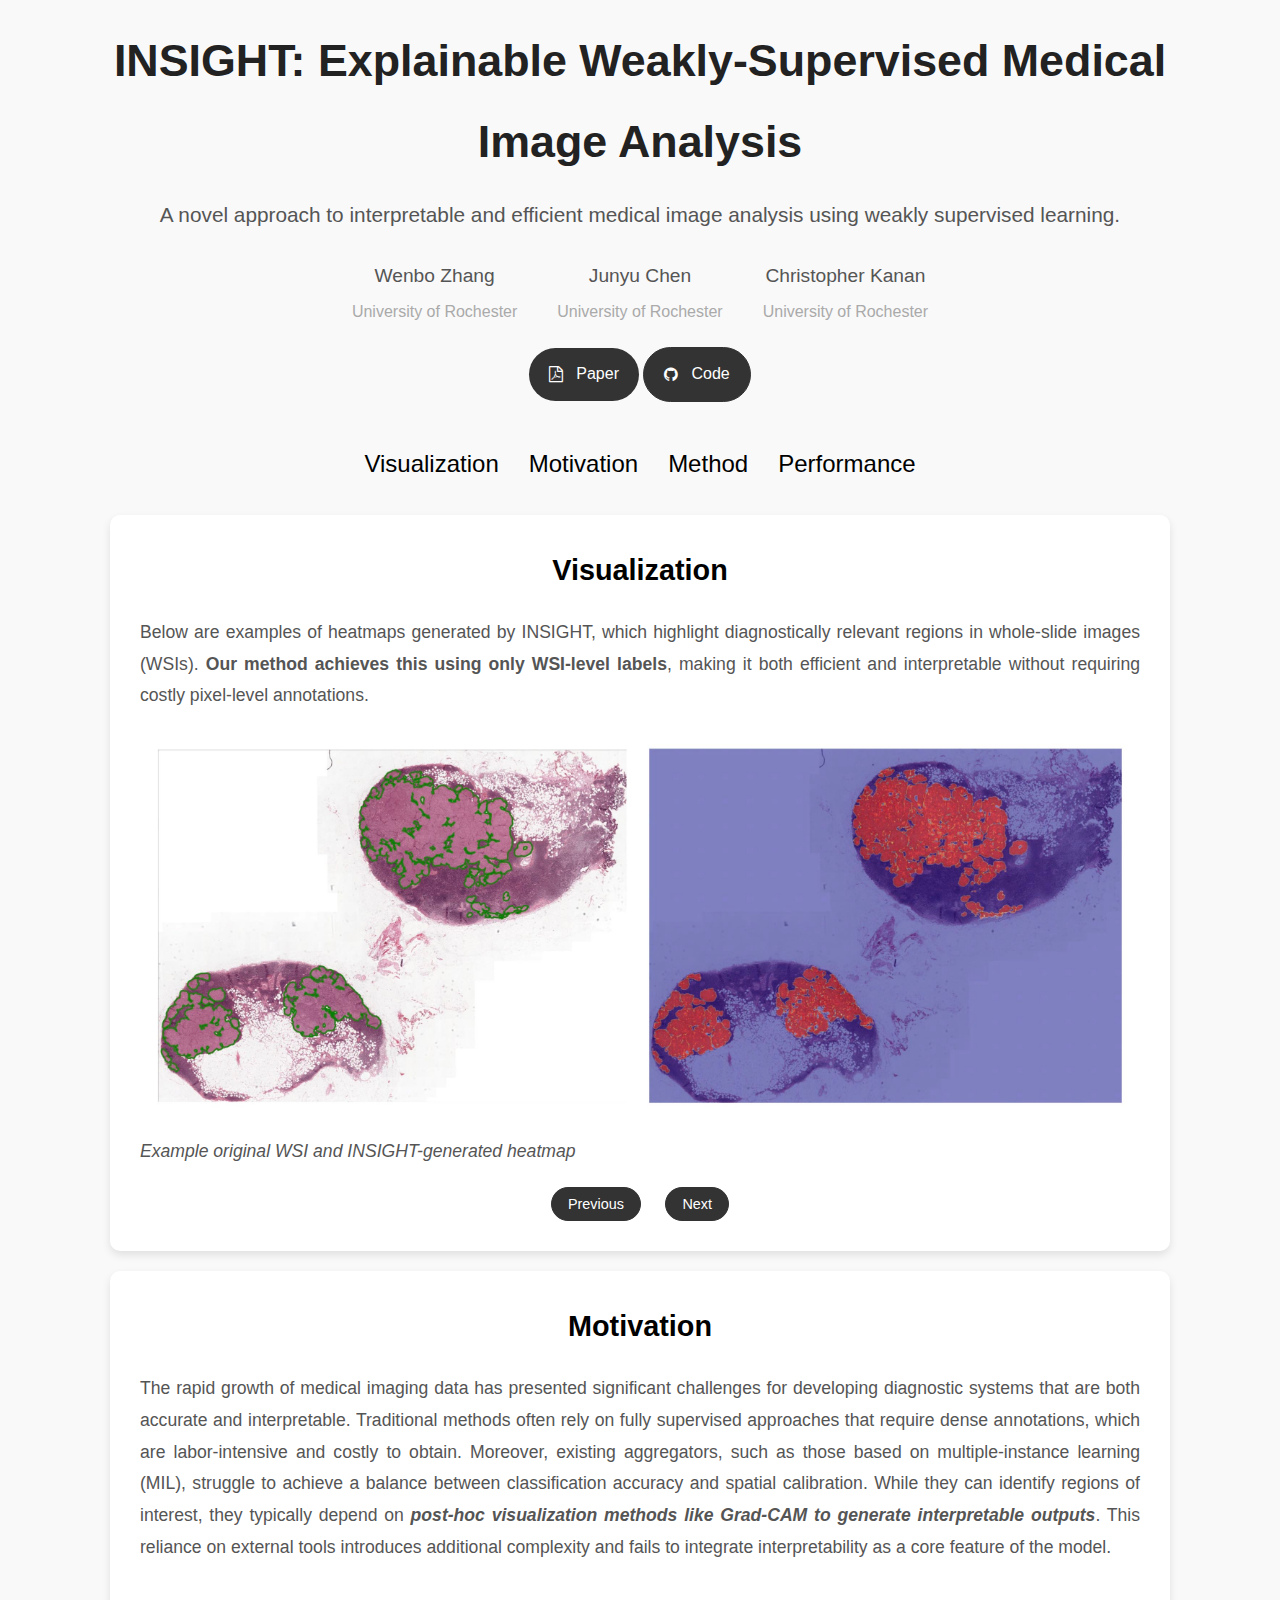
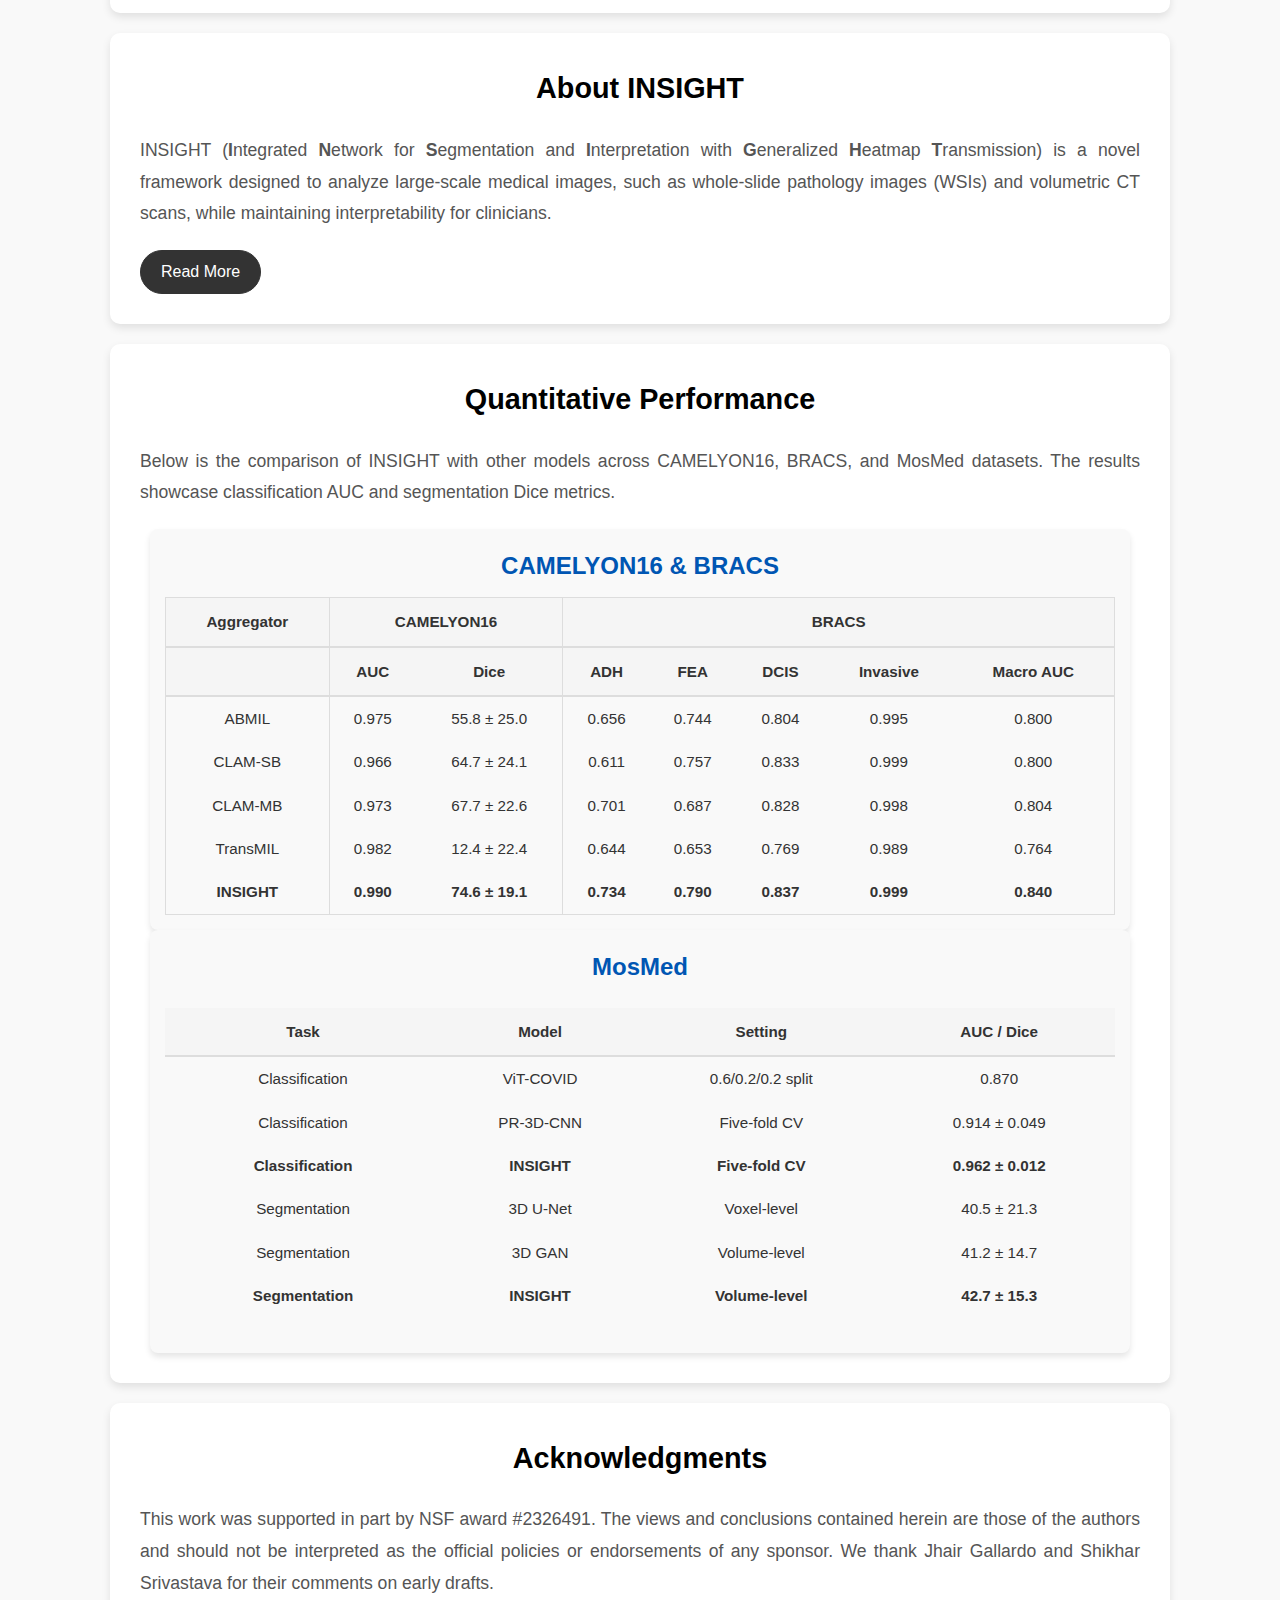
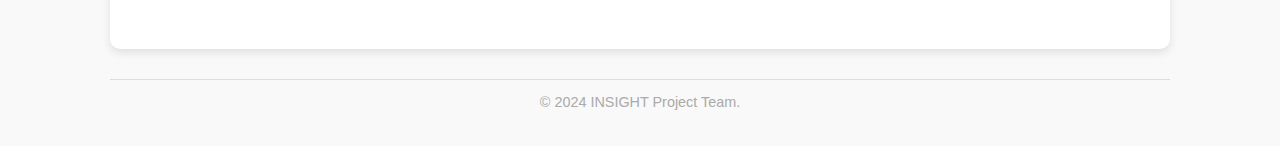
==== index.html @ e5cfdcc9 "Add files via upload" ====
<!DOCTYPE html>
<html lang="en">
<head>
    <meta charset="UTF-8">
    <meta name="viewport" content="width=device-width, initial-scale=1.0">
    <title>INSIGHT: Explainable Weakly-Supervised Medical Image Analysis</title>
    <link rel="stylesheet" href="static/style.css">
    <link href="https://cdnjs.cloudflare.com/ajax/libs/font-awesome/4.7.0/css/font-awesome.min.css" rel="stylesheet">

</head>
<body>
    <div class="container">
        <!-- Header Section -->
        <header>
            <div class="header-content">
                <h1>INSIGHT: Explainable Weakly-Supervised Medical Image Analysis</h1>
                <p class="subtitle">
                    A novel approach to interpretable and efficient medical image analysis using weakly supervised learning.
                </p>
                <div class="authors">
                    <div class="author">
                        <p class="name">Wenbo Zhang</p>
                        <p class="institution">University of Rochester</p>
                    </div>
                    <div class="author">
                        <p class="name">Junyu Chen</p>
                        <p class="institution">University of Rochester</p>
                    </div>
                    <div class="author">
                        <p class="name">Christopher Kanan</p>
                        <p class="institution">University of Rochester</p>
                    </div>
                </div>
                <div class="button-group">
                    <a href="path/to/your/paper.pdf" class="btn primary-btn" target="_blank">
                        <i class="fa fa-file-pdf-o"></i> Paper
                    </a>
                    <a href="https://github.com/Zhangdylan83/Insight" class="btn secondary-btn" target="_blank">
                        <i class="fa fa-github"></i> Code
                    </a>
                </div>
                
            </div>
        </header>
        
        

        <!-- Navigation Links -->
        <nav>
            <ul class="navigation">
                <li><a href="#visualization">Visualization</a></li>
                <li><a href="#motivation">Motivation</a></li>
                <li><a href="#about">Method</a></li>
                <li><a href="#performance">Performance</a></li>
                
                
            </ul>
        </nav>

        <!-- Visualization Section -->
       
        <div id="visualization" class="section">
            <h2>Visualization</h2>
            <p>
                Below are examples of heatmaps generated by INSIGHT, which highlight diagnostically relevant regions in whole-slide images (WSIs).
                <strong>Our method achieves this using only WSI-level labels</strong>, making it both efficient and interpretable without requiring costly pixel-level annotations.
            </p>
            <div class="carousel">
                <div class="image-wrapper" style="display: block;">
                    <img src="imgs/original.png" alt="Original Image" class="carousel-img" />
                </div>
                <div class="image-wrapper" style="display: none;">
                    <img src="imgs/yellow_box.png" alt="Yellow Box Zoom" class="carousel-img" />
                </div>
                <div class="image-wrapper" style="display: none;">
                    <img src="imgs/zoomed_in.png" alt="Zoomed Heatmap" class="carousel-img" />
                </div>
                <div class="image-wrapper" style="display: none;">
                    <img src="imgs/test_001_zoom.png" alt="Fine-Grained Heatmap" class="carousel-img" />
                </div>
            </div>
            <div class="caption">
                <p id="carousel-caption">Example WSI heatmap</p>
            </div>
            <div class="carousel-controls">
                <button id="prev-btn" class="btn secondary-btn">Previous</button>
                <button id="next-btn" class="btn secondary-btn">Next</button>
            </div>
        </div>
        
        

               

        <!-- Motivation Section -->
        <section id="motivation" class="section">
            <h2>Motivation</h2>
            <p id="motivation-text">
                The rapid growth of medical imaging data has presented significant challenges for developing diagnostic systems that are both accurate and interpretable.
                Traditional methods often rely on fully supervised approaches that require dense annotations, which are labor-intensive and costly to obtain.
                Moreover, existing aggregators, such as those based on multiple-instance learning (MIL), struggle to achieve a balance between classification accuracy and spatial calibration.
                While they can identify regions of interest, they typically depend on <em><strong>post-hoc visualization methods like Grad-CAM to generate interpretable outputs</strong></em>.
                This reliance on external tools introduces additional complexity and fails to integrate interpretability as a core feature of the model.
            </p>
        </section>


        <section id="about" class="section">
            <h2>About INSIGHT</h2>
            <p id="insight-text">
                INSIGHT (<strong>I</strong>ntegrated <strong>N</strong>etwork for <strong>S</strong>egmentation and <strong>I</strong>nterpretation with <strong>G</strong>eneralized <strong>H</strong>eatmap <strong>T</strong>ransmission) is a novel framework designed to analyze large-scale medical images, such as whole-slide pathology images (WSIs) and volumetric CT scans, while maintaining interpretability for clinicians. 
                <span id="more-text" style="display: none;">
                    It addresses the limitations of traditional methods by <em><strong>embedding interpretability directly into its architecture, eliminating the need for post-hoc visualization tools like Grad-CAM.</strong></em>
                    INSIGHT combines fine-grained local feature detection with broader contextual awareness through two key modules: 
                    the </em><strong>Detection Module</em></strong>, which captures small, diagnostically critical details, 
                    and the </em><strong>Context Module</em></strong>, which suppresses irrelevant activations by incorporating global contextual information. 
                    This design enables INSIGHT to generate heatmaps that closely align with ground-truth diagnostic regions, offering both accuracy and transparency. 
                    By requiring only image-level labels, INSIGHT significantly reduces the annotation burden while delivering state-of-the-art classification and weakly supervised segmentation performance.
                </span>
            </p>
            <button id="read-more-btn" class="btn secondary-btn">Read More</button>
        </section>

        
        
        <section id="performance" class="section">
            <h2>Quantitative Performance</h2>
            <p>
                Below is the comparison of INSIGHT with other models across CAMELYON16, BRACS, and MosMed datasets. The results showcase classification AUC and segmentation Dice metrics.
            </p>
            <div class="dataset">
                <h3>CAMELYON16 & BRACS</h3>
                <table style="width: 100%; border-collapse: collapse; text-align: center; font-size: 0.95em; border: 1px solid #ddd;">
                    <thead>
                        <tr style="background-color: #f5f5f5; border-bottom: 2px solid #ddd;">
                            <th style="padding: 10px;">Aggregator</th>
                            <th colspan="2" style="padding: 10px; border-left: 1px solid #ddd;">CAMELYON16</th>
                            <th colspan="5" style="padding: 10px; border-left: 1px solid #ddd;">BRACS</th>
                        </tr>
                        <tr style="background-color: #f5f5f5; border-bottom: 2px solid #ddd;">
                            <th style="padding: 10px;"></th>
                            <th style="padding: 10px; border-left: 1px solid #ddd;">AUC</th>
                            <th style="padding: 10px;">Dice</th>
                            <th style="padding: 10px; border-left: 1px solid #ddd;">ADH</th>
                            <th style="padding: 10px;">FEA</th>
                            <th style="padding: 10px;">DCIS</th>
                            <th style="padding: 10px;">Invasive</th>
                            <th style="padding: 10px;">Macro AUC</th>
                        </tr>
                    </thead>
                    <tbody>
                        <tr>
                            <td style="padding: 8px;">ABMIL</td>
                            <td style="padding: 8px; border-left: 1px solid #ddd;">0.975</td>
                            <td style="padding: 8px;">55.8 ± 25.0</td>
                            <td style="padding: 8px; border-left: 1px solid #ddd;">0.656</td>
                            <td style="padding: 8px;">0.744</td>
                            <td style="padding: 8px;">0.804</td>
                            <td style="padding: 8px;">0.995</td>
                            <td style="padding: 8px;">0.800</td>
                        </tr>
                        <tr style="background-color: #f9f9f9;">
                            <td style="padding: 8px;">CLAM-SB</td>
                            <td style="padding: 8px; border-left: 1px solid #ddd;">0.966</td>
                            <td style="padding: 8px;">64.7 ± 24.1</td>
                            <td style="padding: 8px; border-left: 1px solid #ddd;">0.611</td>
                            <td style="padding: 8px;">0.757</td>
                            <td style="padding: 8px;">0.833</td>
                            <td style="padding: 8px;">0.999</td>
                            <td style="padding: 8px;">0.800</td>
                        </tr>
                        <tr>
                            <td style="padding: 8px;">CLAM-MB</td>
                            <td style="padding: 8px; border-left: 1px solid #ddd;">0.973</td>
                            <td style="padding: 8px;">67.7 ± 22.6</td>
                            <td style="padding: 8px; border-left: 1px solid #ddd;">0.701</td>
                            <td style="padding: 8px;">0.687</td>
                            <td style="padding: 8px;">0.828</td>
                            <td style="padding: 8px;">0.998</td>
                            <td style="padding: 8px;">0.804</td>
                        </tr>
                        <tr style="background-color: #f9f9f9;">
                            <td style="padding: 8px;">TransMIL</td>
                            <td style="padding: 8px; border-left: 1px solid #ddd;">0.982</td>
                            <td style="padding: 8px;">12.4 ± 22.4</td>
                            <td style="padding: 8px; border-left: 1px solid #ddd;">0.644</td>
                            <td style="padding: 8px;">0.653</td>
                            <td style="padding: 8px;">0.769</td>
                            <td style="padding: 8px;">0.989</td>
                            <td style="padding: 8px;">0.764</td>
                        </tr>
                        <tr>
                            <td style="padding: 8px; font-weight: bold;">INSIGHT</td>
                            <td style="padding: 8px; border-left: 1px solid #ddd; font-weight: bold;">0.990</td>
                            <td style="padding: 8px; font-weight: bold;">74.6 ± 19.1</td>
                            <td style="padding: 8px; border-left: 1px solid #ddd; font-weight: bold;">0.734</td>
                            <td style="padding: 8px; font-weight: bold;">0.790</td>
                            <td style="padding: 8px; font-weight: bold;">0.837</td>
                            <td style="padding: 8px; font-weight: bold;">0.999</td>
                            <td style="padding: 8px; font-weight: bold;">0.840</td>
                        </tr>
                    </tbody>
                </table>
            </div>
            
            
            <!-- Table: MosMed -->
            <div class="dataset">
                <h3>MosMed</h3>
                <table style="width: 100%; border-collapse: collapse; margin: 20px 0; font-size: 0.95em; text-align: center;">
                    <thead>
                        <tr style="background-color: #f5f5f5; border-bottom: 2px solid #ddd;">
                            <th style="padding: 10px;">Task</th>
                            <th style="padding: 10px;">Model</th>
                            <th style="padding: 10px;">Setting</th>
                            <th style="padding: 10px;">AUC / Dice</th>
                        </tr>
                    </thead>
                    <tbody>
                        <tr>
                            <td style="padding: 8px;">Classification</td>
                            <td>ViT-COVID</td>
                            <td>0.6/0.2/0.2 split</td>
                            <td>0.870</td>
                        </tr>
                        <tr style="background-color: #f9f9f9;">
                            <td style="padding: 8px;">Classification</td>
                            <td>PR-3D-CNN</td>
                            <td>Five-fold CV</td>
                            <td>0.914 ± 0.049</td>
                        </tr>
                        <tr>
                            <td style="padding: 8px; font-weight: bold;">Classification</td>
                            <td style="font-weight: bold;">INSIGHT</td>
                            <td style="font-weight: bold;">Five-fold CV</td>
                            <td style="font-weight: bold;">0.962 ± 0.012</td>
                        </tr>
                        <tr style="background-color: #f9f9f9;">
                            <td style="padding: 8px;">Segmentation</td>
                            <td>3D U-Net</td>
                            <td>Voxel-level</td>
                            <td>40.5 ± 21.3</td>
                        </tr>
                        <tr>
                            <td style="padding: 8px;">Segmentation</td>
                            <td>3D GAN</td>
                            <td>Volume-level</td>
                            <td>41.2 ± 14.7</td>
                        </tr>
                        <tr style="background-color: #f9f9f9;">
                            <td style="padding: 8px; font-weight: bold;">Segmentation</td>
                            <td style="font-weight: bold;">INSIGHT</td>
                            <td style="font-weight: bold;">Volume-level</td>
                            <td style="font-weight: bold;">42.7 ± 15.3</td>
                        </tr>
                    </tbody>
                </table>
            </div>
        </section>
        
        
        

        <section id="acknowledgement" class="section">
            <h2>Acknowledgments</h2>
            <p>
                This work was supported in part by NSF award #2326491. The views and conclusions contained herein are those of the authors and should not be interpreted as the official policies or endorsements of any sponsor. We thank Jhair Gallardo and Shikhar Srivastava for their comments on early drafts.
            </p>
        </section>
        


        <!-- Footer Section -->
        <footer>
            <p>&copy; 2024 INSIGHT Project Team.</p>
        </footer>

        <!-- Back to Top Button -->
        <div id="back-to-top" class="back-to-top">↑ Back to Top</div>
    </div>

    <script src="static/scripts.js"></script>
</body>
</html>
---- static/style.css ----
/* General Reset */
* {
    margin: 0;
    padding: 0;
    box-sizing: border-box;
}

body {
    font-family: 'Helvetica Neue', Arial, sans-serif;
    color: #333;
    background-color: #f9f9f9;
    line-height: 1.8;
}

/* Container */
.container {
    max-width: 1100px;
    margin: 0 auto;
    padding: 20px;
}

/* Header */
header {
    text-align: center;
    margin-bottom: 40px;
}
/* Header Section */
.header-content {
    text-align: center;
    margin-bottom: 30px;
}

/* Authors Section */
.authors {
    display: flex; /* 水平排列作者信息 */
    justify-content: center; /* 居中显示 */
    gap: 40px; /* 每个作者之间的间距 */
    margin: 20px 0;
}

.author {
    text-align: center;
}

.name {
    font-size: 1.2em; 
    font-weight: normal; 
    margin-bottom: 5px;
    color: #555;
}

.institution {
    font-size: 1em; 
    color: #aaa; 
}

.header-content h1 {
    font-size: 2.8em;
    margin-bottom: 15px;
    font-weight: bold;
    color: #222;
}

.header-content .subtitle {
    font-size: 1.3em;
    color: #555;
    margin-bottom: 25px;
}

.button-group {
    margin-top: 20px;
}


.btn {
    display: inline-flex; 
    align-items: center; 
    justify-content: center; 
    gap: 8px; 
    text-decoration: none;
    padding: 12px 20px;
    font-size: 1em;
    font-weight: normal;
    border-radius: 50px; 
    transition: background-color 0.3s ease;
    border: none;
}

.primary-btn {
    background-color: #333;
    color: #fff;
}

.primary-btn:hover {
    background-color: #555;
}

.secondary-btn {
    background-color: #333;
    color: #fff;
    border: 1px solid #333;
}

.secondary-btn:hover {
    background-color: #555;
    border-color: #555;
}


.fa {
    font-size: 1.2em; /* 图标大小 */
    display: inline-block;
    margin-right: 5px;
}


/* Section Styles */
.section {
    background: white;
    border-radius: 10px;
    box-shadow: 0 4px 8px rgba(0, 0, 0, 0.1);
    margin: 20px 0;
    padding: 30px;
}

.section h2 {
    color: black;
    margin-bottom: 20px;
    font-size: 1.8em;
    font-weight: bold;
    text-align: center;
}

.section p {
    font-size: 1.1em;
    color: #555;
    margin-bottom: 20px;
    text-align: justify;
}


.carousel {
    position: relative;
    text-align: center;
    margin-top: 20px;
}
.image-wrapper {
    position: relative;
    display: inline-block;
}

.carousel-container {
    position: relative;
    text-align: center;
    margin-top: 10px;
    width: 100%;
}

.carousel-img {
    width: 100%;
    height: auto;
    object-fit: contain;
    margin: 0 auto;
    display: block;
    transition: opacity 0.5s ease-in-out, transform 0.5s ease-in-out;
}


.caption {
    margin-top: 15px;
    font-size: 16px;
    font-style: italic; /* Makes the text italic */
    font-family: Arial, sans-serif; /* Use a clean, sans-serif font */
    color: #666; /* Light gray color for the text */
    text-align: center; /* Center-align for better presentation */
}


.carousel-controls {
    text-align: center;
    margin-top: 10px;
}

.carousel-controls .btn {
    margin: 0 10px;
    padding: 8px 16px;
    font-size: 0.9em;
}



.navigation {
    display: flex;
    justify-content: center;
    margin: 30px 0;
    list-style: none;
}

.navigation li {
    margin: 0 15px;
}

.navigation a {
    text-decoration: none; 
    font-size: 1.5em;
    color: black;
    font-weight: normal; 

    position: relative; 
}

.navigation a::after {
    content: ''; 
    position: absolute;
    left: 0;
    bottom: -2px; 
    width: 0; 
    height: 2px; 
    background-color: black; 
    transition: width 0.3s ease; 
}

.navigation a:hover::after {
    width: 100%; 
}

.insight-performance {
    display: flex;
    justify-content: space-around;
    margin-top: 20px;
    gap: 30px;
}

.dataset {
    text-align: left;
    padding: 15px;
    background-color: #f9f9f9;
    border-radius: 8px;
    box-shadow: 0 4px 6px rgba(0, 0, 0, 0.1);
    flex: 1;
    margin: 0 10px;
}

.dataset h3 {
    font-size: 1.5em;
    margin-bottom: 10px;
    color: #0056b3;
    text-align: center;
}

.dataset ul {
    list-style: none;
    padding: 0;
    margin: 0;
    font-size: 1em;
}

.dataset li {
    margin: 8px 0;
    color: #333;
}

.dataset strong {
    font-weight: bold;
    color: #222;
}

.note {
    font-size: 0.9em;
    color: #666;
    margin-top: 10px;
    text-align: justify;
}


/* Footer */
footer {
    text-align: center;
    margin-top: 30px;
    padding: 10px 0;
    font-size: 0.9em;
    color: #aaa;
    border-top: 1px solid #ddd;
}

/* Back-to-Top Button */
.back-to-top {
    position: fixed;
    bottom: 20px;
    right: 20px;
    background-color: black;
    color: white;
    padding: 12px 16px;
    font-size: 14px;
    border-radius: 50%;
    cursor: pointer;
    display: none;
    box-shadow: 0 2px 4px rgba(0, 0, 0, 0.1);
}

.back-to-top:hover {
    background-color: #0056b3;
}
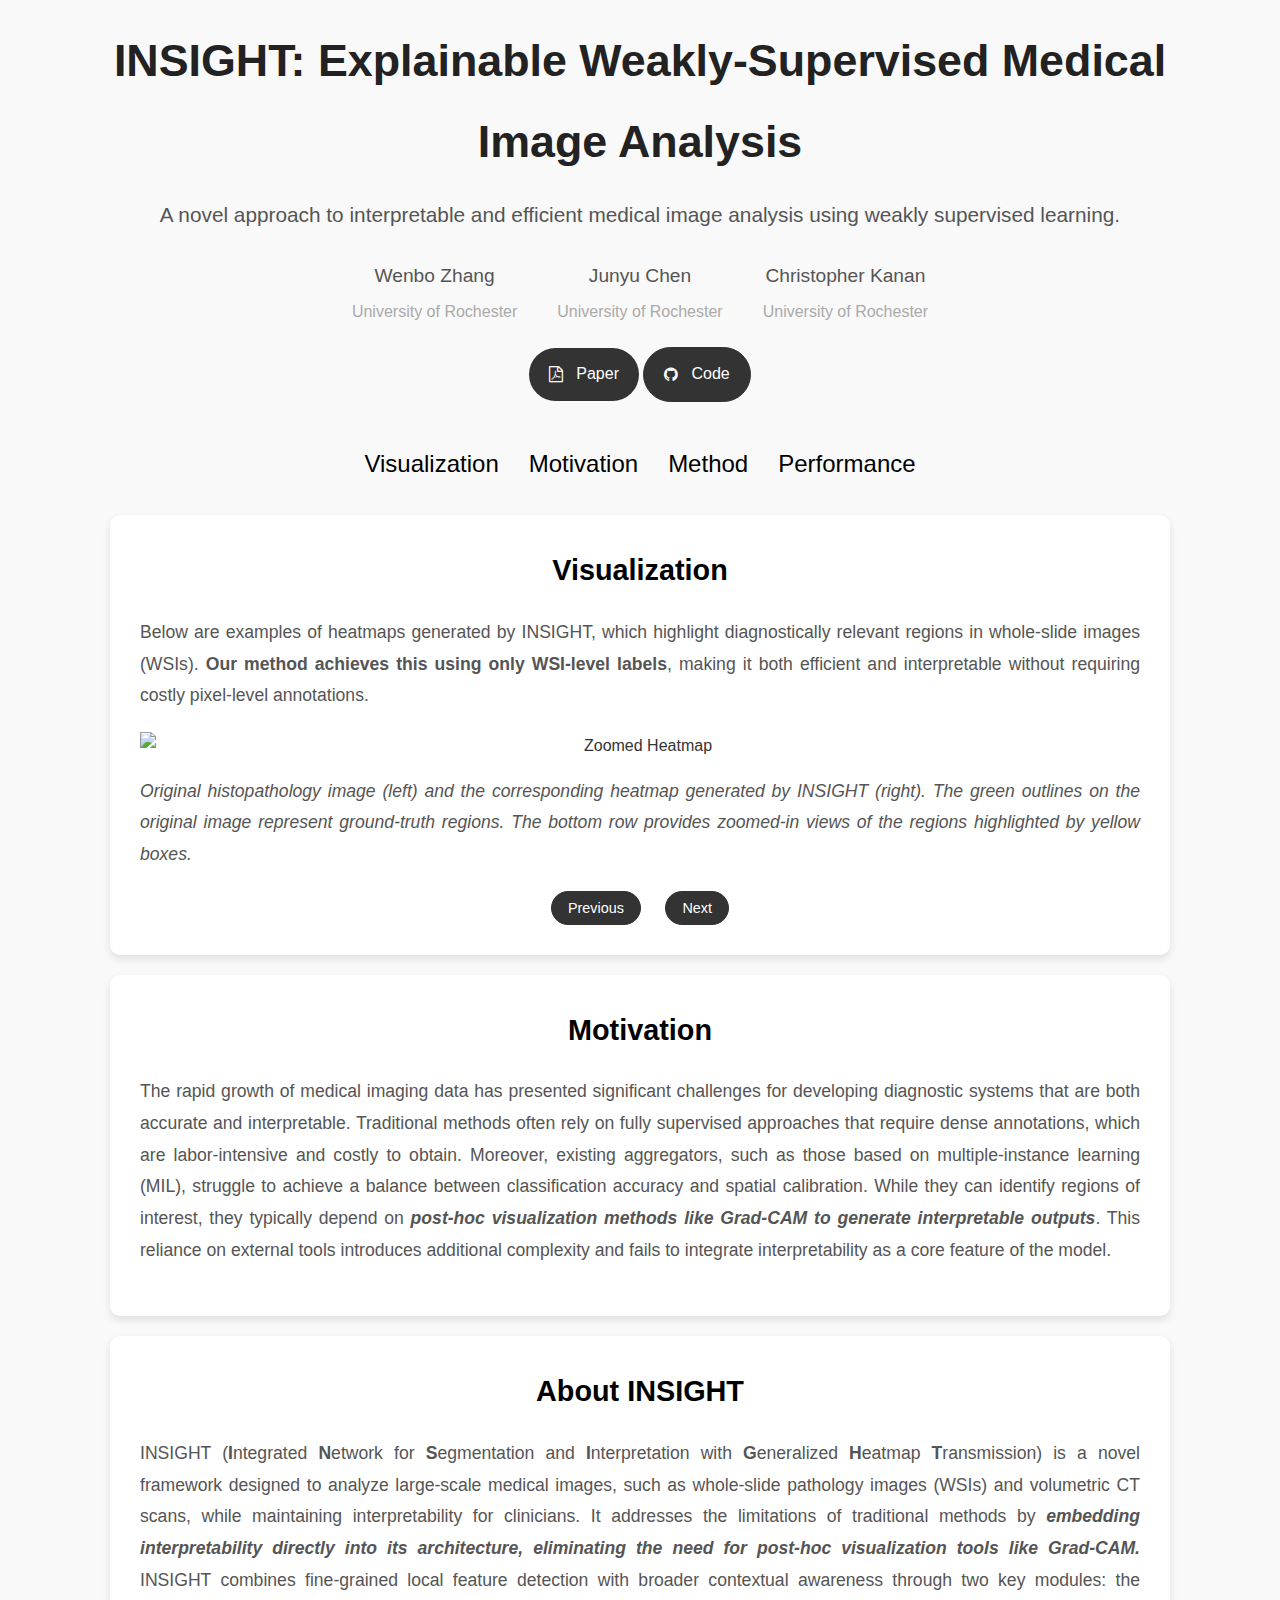
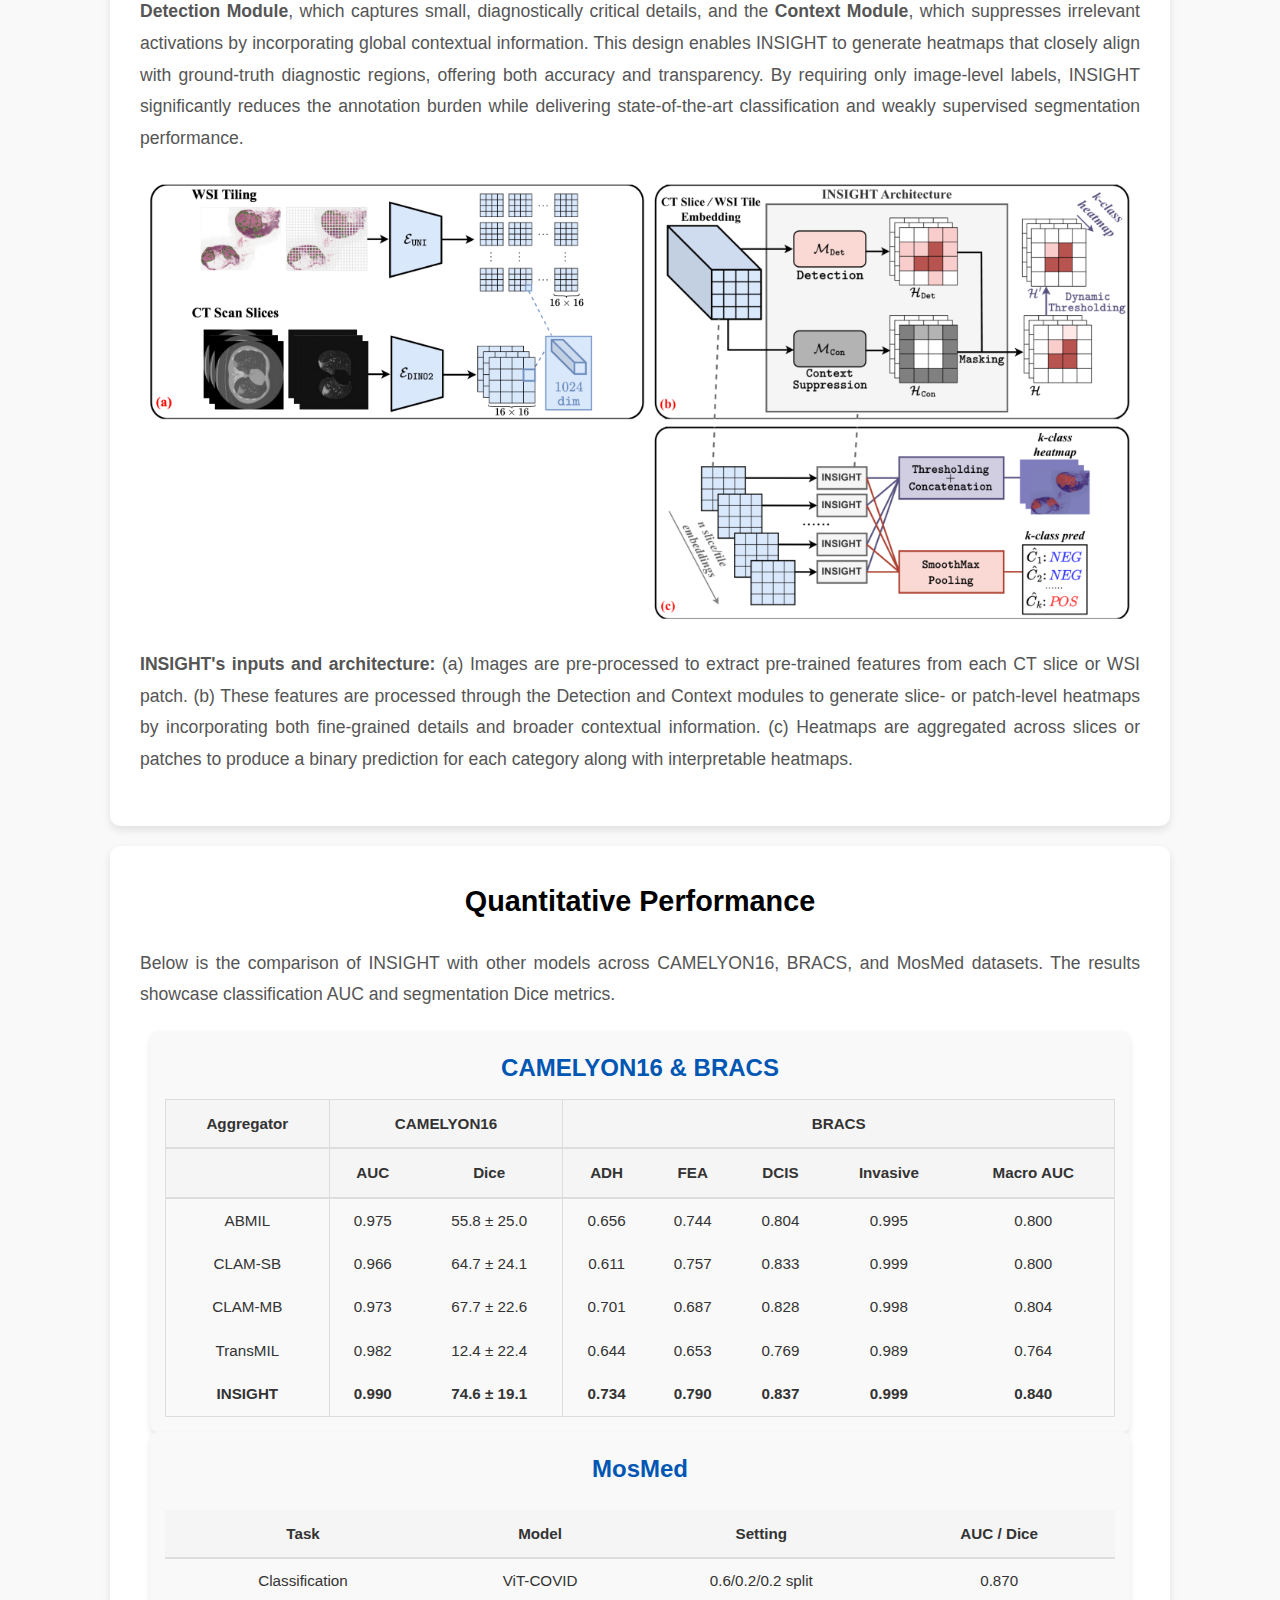
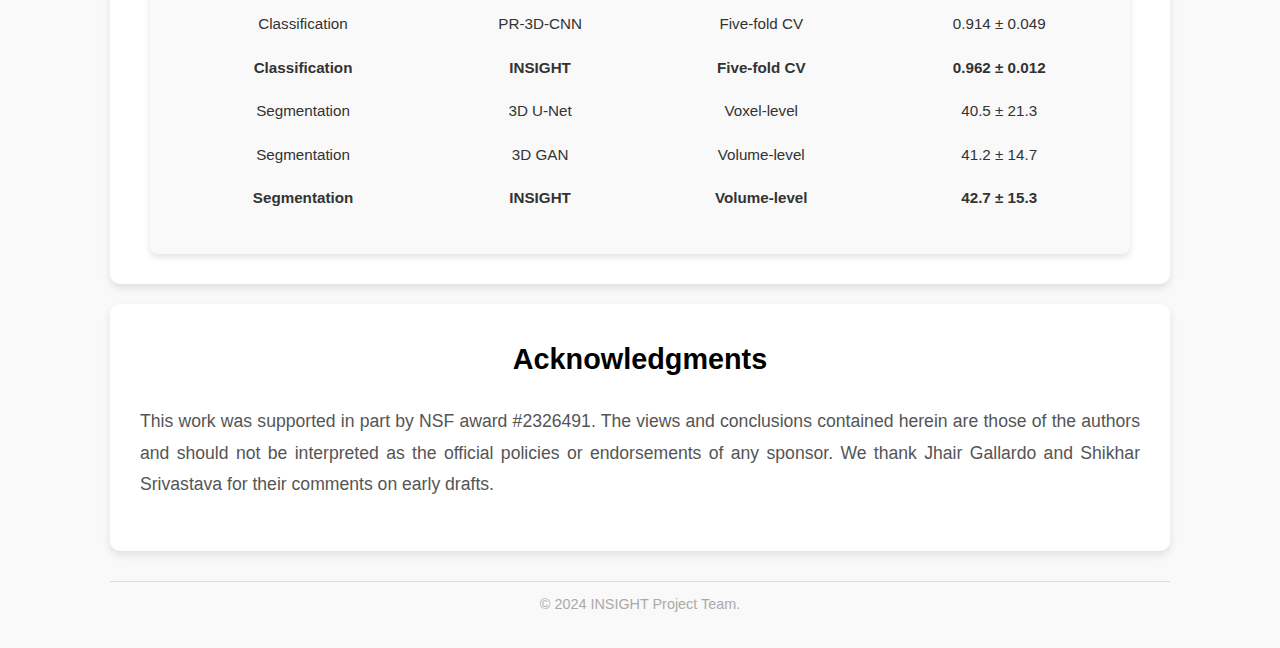
==== commit c6ecfdea: "Add files via upload" ====
--- a/index.html
+++ b/index.html
@@ -66,17 +66,14 @@
                 <strong>Our method achieves this using only WSI-level labels</strong>, making it both efficient and interpretable without requiring costly pixel-level annotations.
             </p>
             <div class="carousel">
+                <div class="image-wrapper" style="display: none;">
+                    <img src="imgs/test_001_zoom.png" alt="Zoomed Heatmap" class="carousel-img" />
+                </div>
+                <div class="image-wrapper" style="display: none;">
+                    <img src="imgs/test_121.png" alt="Yellow Box Zoom" class="carousel-img" />
+                </div>
                 <div class="image-wrapper" style="display: block;">
-                    <img src="imgs/original.png" alt="Original Image" class="carousel-img" />
-                </div>
-                <div class="image-wrapper" style="display: none;">
-                    <img src="imgs/yellow_box.png" alt="Yellow Box Zoom" class="carousel-img" />
-                </div>
-                <div class="image-wrapper" style="display: none;">
-                    <img src="imgs/zoomed_in.png" alt="Zoomed Heatmap" class="carousel-img" />
-                </div>
-                <div class="image-wrapper" style="display: none;">
-                    <img src="imgs/test_001_zoom.png" alt="Fine-Grained Heatmap" class="carousel-img" />
+                    <img src="imgs/test_016.png" alt="Original Image" class="carousel-img" />
                 </div>
             </div>
             <div class="caption">
@@ -109,18 +106,27 @@
             <h2>About INSIGHT</h2>
             <p id="insight-text">
                 INSIGHT (<strong>I</strong>ntegrated <strong>N</strong>etwork for <strong>S</strong>egmentation and <strong>I</strong>nterpretation with <strong>G</strong>eneralized <strong>H</strong>eatmap <strong>T</strong>ransmission) is a novel framework designed to analyze large-scale medical images, such as whole-slide pathology images (WSIs) and volumetric CT scans, while maintaining interpretability for clinicians. 
-                <span id="more-text" style="display: none;">
-                    It addresses the limitations of traditional methods by <em><strong>embedding interpretability directly into its architecture, eliminating the need for post-hoc visualization tools like Grad-CAM.</strong></em>
-                    INSIGHT combines fine-grained local feature detection with broader contextual awareness through two key modules: 
-                    the </em><strong>Detection Module</em></strong>, which captures small, diagnostically critical details, 
-                    and the </em><strong>Context Module</em></strong>, which suppresses irrelevant activations by incorporating global contextual information. 
-                    This design enables INSIGHT to generate heatmaps that closely align with ground-truth diagnostic regions, offering both accuracy and transparency. 
-                    By requiring only image-level labels, INSIGHT significantly reduces the annotation burden while delivering state-of-the-art classification and weakly supervised segmentation performance.
-                </span>
-            </p>
-            <button id="read-more-btn" class="btn secondary-btn">Read More</button>
-        </section>
-
+                It addresses the limitations of traditional methods by <em><strong>embedding interpretability directly into its architecture, eliminating the need for post-hoc visualization tools like Grad-CAM.</strong></em>
+                INSIGHT combines fine-grained local feature detection with broader contextual awareness through two key modules: 
+                the <strong>Detection Module</strong>, which captures small, diagnostically critical details, 
+                and the <strong>Context Module</strong>, which suppresses irrelevant activations by incorporating global contextual information. 
+                This design enables INSIGHT to generate heatmaps that closely align with ground-truth diagnostic regions, offering both accuracy and transparency. 
+                By requiring only image-level labels, INSIGHT significantly reduces the annotation burden while delivering state-of-the-art classification and weakly supervised segmentation performance.
+                <div id="insight-architecture" class="image-text-section">
+                    <img src="imgs/Insight_architecture.png" alt="INSIGHT Architecture" class="responsive-img">
+                    <p>
+                        <strong>INSIGHT's inputs and architecture:</strong> 
+                        (a) Images are pre-processed to extract pre-trained features from each CT slice or WSI patch. 
+                        (b) These features are processed through the Detection and Context modules to generate slice- or patch-level heatmaps by incorporating both fine-grained details and broader contextual information. 
+                        (c) Heatmaps are aggregated across slices or patches to produce a binary prediction for each category along with interpretable heatmaps.
+                    </p>
+                </div>
+            </span>
+            </p>
+        </section>
+        
+        
+        
         
         
         <section id="performance" class="section">
--- a/static/style.css
+++ b/static/style.css
@@ -169,10 +169,10 @@
 .caption {
     margin-top: 15px;
     font-size: 16px;
-    font-style: italic; /* Makes the text italic */
-    font-family: Arial, sans-serif; /* Use a clean, sans-serif font */
-    color: #666; /* Light gray color for the text */
-    text-align: center; /* Center-align for better presentation */
+    font-style: italic; 
+    font-family: Arial, sans-serif; 
+    color: #666; 
+    text-align: center; 
 }
 
 
@@ -301,3 +301,15 @@
 .back-to-top:hover {
     background-color: #0056b3;
 }
+
+.responsive-img {
+    max-width: 100%; 
+    height: auto;
+    display: block; 
+    margin: 10px auto; 
+}
+
+.image-text-section {
+    margin-top: 20px; 
+    text-align: center; 
+}
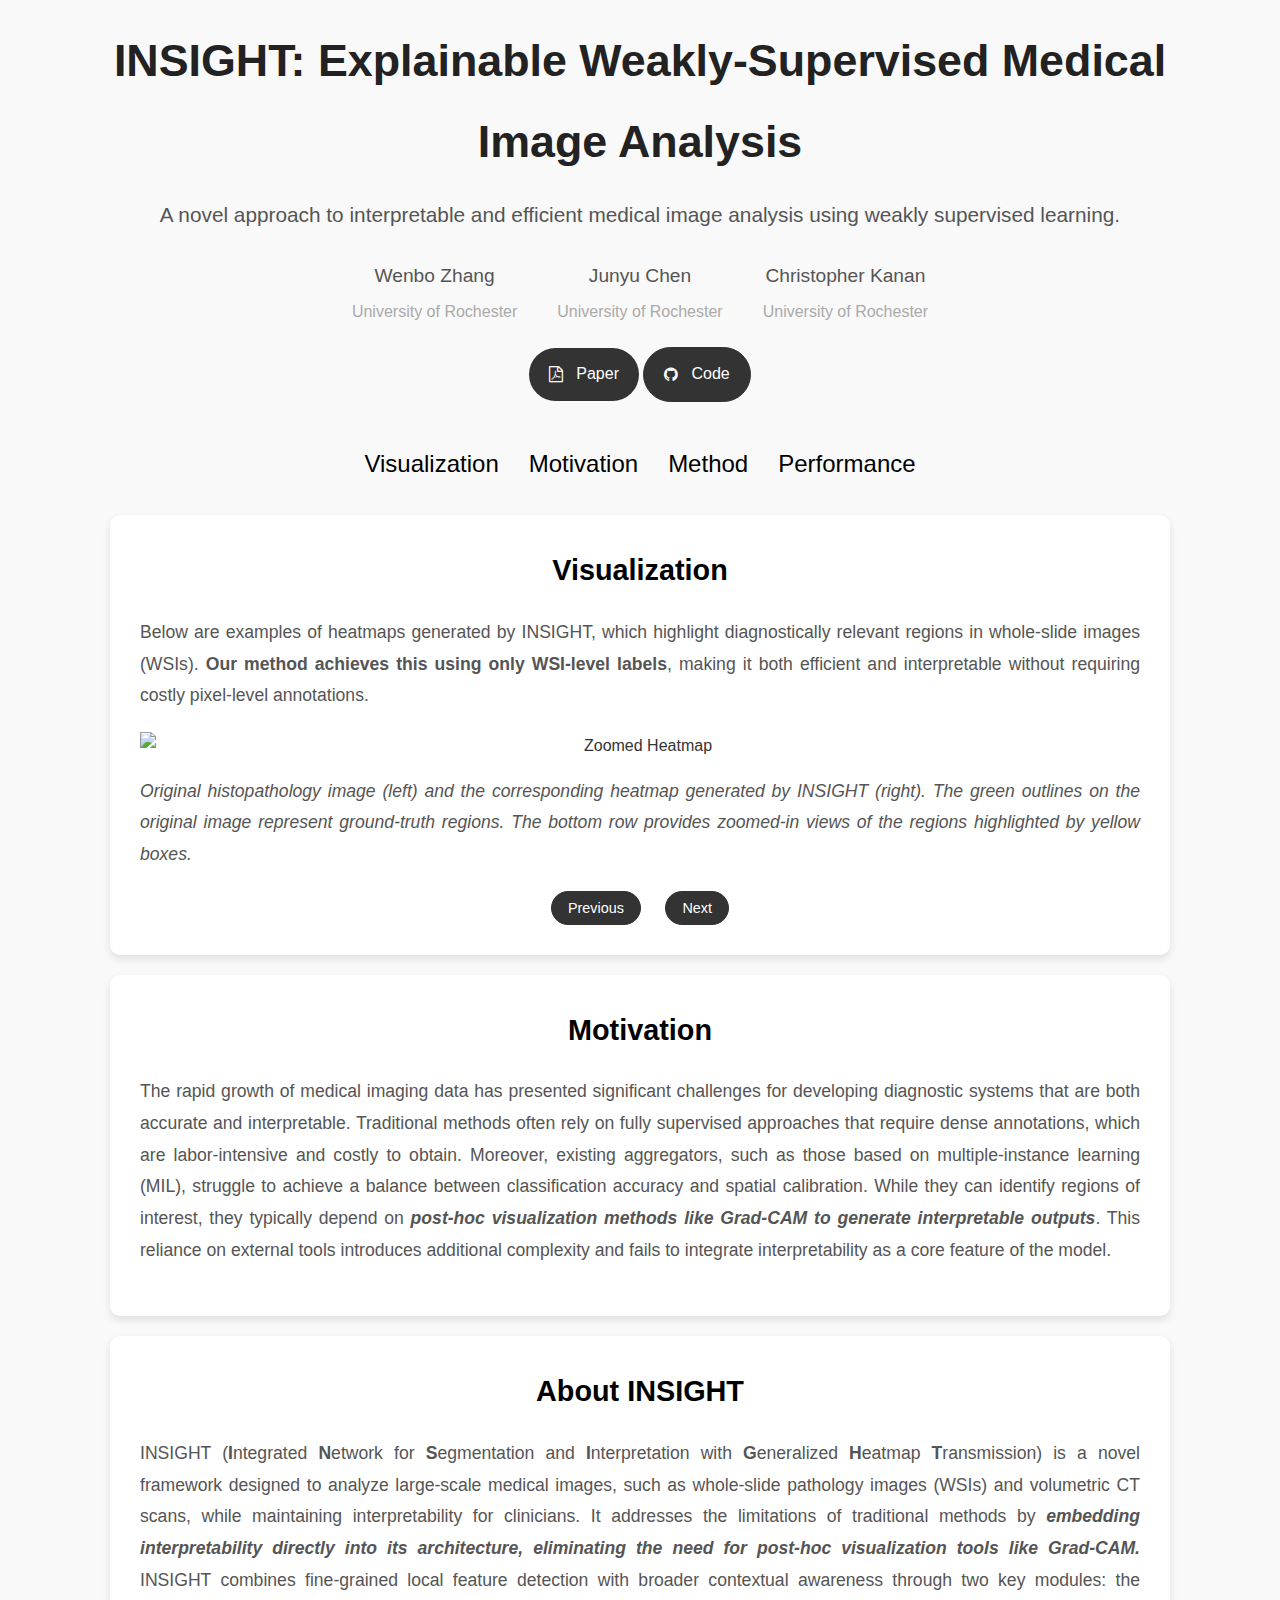
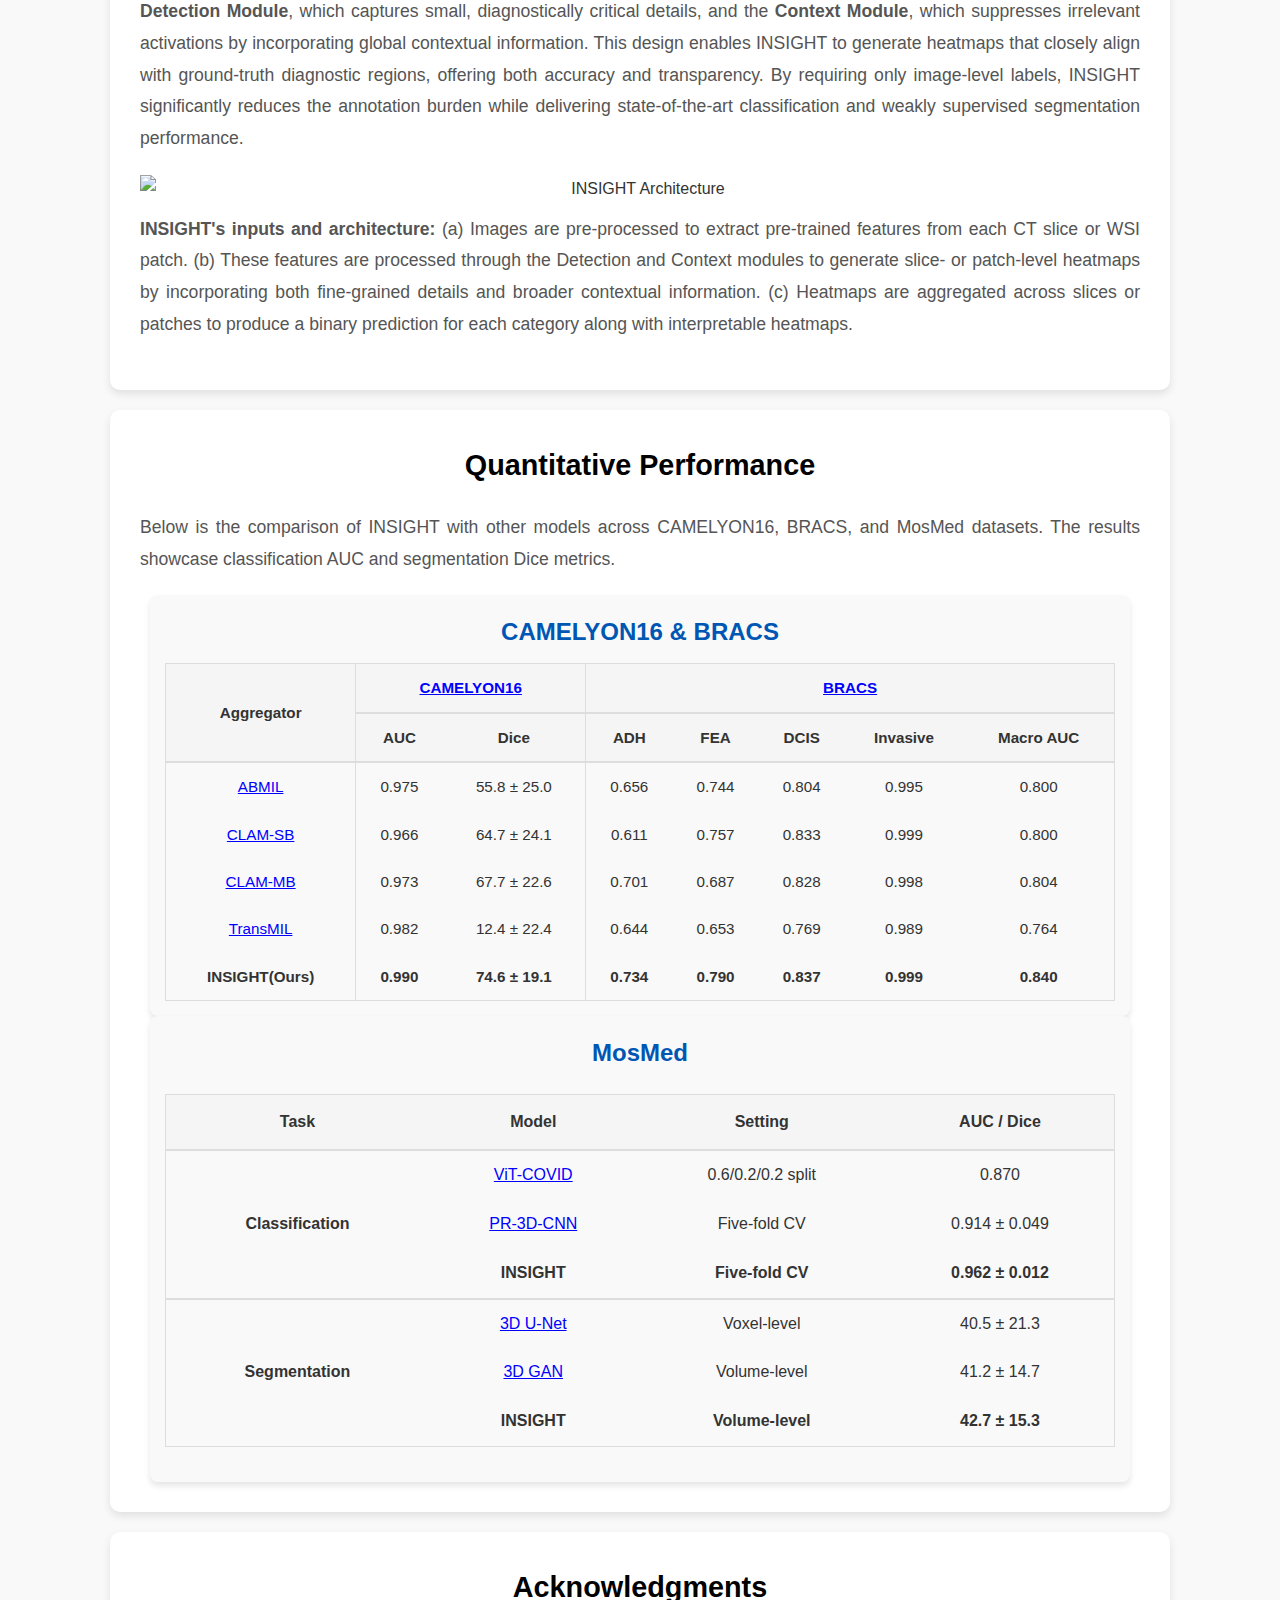
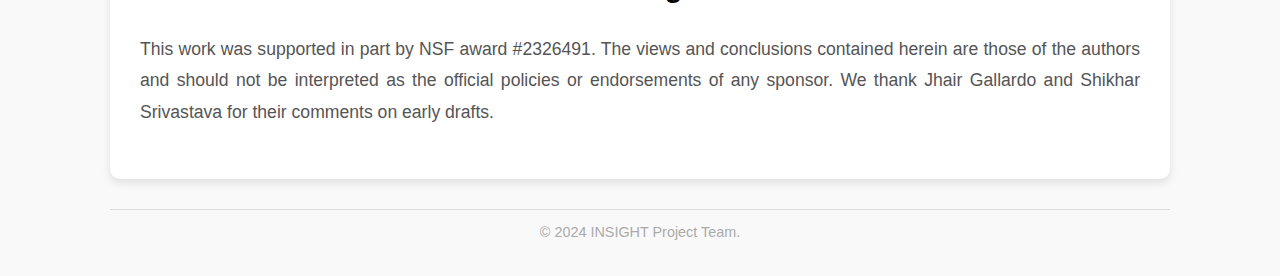
==== commit ebf6f0a0: "Update index.html" ====
--- a/index.html
+++ b/index.html
@@ -73,7 +73,7 @@
                     <img src="imgs/test_121.png" alt="Yellow Box Zoom" class="carousel-img" />
                 </div>
                 <div class="image-wrapper" style="display: block;">
-                    <img src="imgs/test_016.png" alt="Original Image" class="carousel-img" />
+                    <img src="imgs/test_075.png" alt="Original Image" class="carousel-img" />
                 </div>
             </div>
             <div class="caption">
@@ -113,7 +113,7 @@
                 This design enables INSIGHT to generate heatmaps that closely align with ground-truth diagnostic regions, offering both accuracy and transparency. 
                 By requiring only image-level labels, INSIGHT significantly reduces the annotation burden while delivering state-of-the-art classification and weakly supervised segmentation performance.
                 <div id="insight-architecture" class="image-text-section">
-                    <img src="imgs/Insight_architecture.png" alt="INSIGHT Architecture" class="responsive-img">
+                    <img src="imgs/Insight_architecture_revised.png" alt="INSIGHT Architecture" class="responsive-img">
                     <p>
                         <strong>INSIGHT's inputs and architecture:</strong> 
                         (a) Images are pre-processed to extract pre-trained features from each CT slice or WSI patch. 
@@ -139,13 +139,17 @@
                 <table style="width: 100%; border-collapse: collapse; text-align: center; font-size: 0.95em; border: 1px solid #ddd;">
                     <thead>
                         <tr style="background-color: #f5f5f5; border-bottom: 2px solid #ddd;">
-                            <th style="padding: 10px;">Aggregator</th>
-                            <th colspan="2" style="padding: 10px; border-left: 1px solid #ddd;">CAMELYON16</th>
-                            <th colspan="5" style="padding: 10px; border-left: 1px solid #ddd;">BRACS</th>
+                            <th rowspan="2" style="padding: 10px; text-align: center; vertical-align: middle; border-right: 1px solid #ddd;">Aggregator</th>
+                            <th colspan="2" style="padding: 10px;">
+                                <a href="https://camelyon16.grand-challenge.org/Data/" target="_blank" style="text-decoration: underline; color: blue; font-weight: bold;">CAMELYON16</a>
+                            </th>
+                            <th colspan="5" style="padding: 10px; border-left: 1px solid #ddd;">
+                                <a href="https://www.bracs.icar.cnr.it/background/" target="_blank" style="text-decoration: underline; color: blue; font-weight: bold;">BRACS</a>
+                            </th>
+                            
                         </tr>
                         <tr style="background-color: #f5f5f5; border-bottom: 2px solid #ddd;">
-                            <th style="padding: 10px;"></th>
-                            <th style="padding: 10px; border-left: 1px solid #ddd;">AUC</th>
+                            <th style="padding: 10px;">AUC</th>
                             <th style="padding: 10px;">Dice</th>
                             <th style="padding: 10px; border-left: 1px solid #ddd;">ADH</th>
                             <th style="padding: 10px;">FEA</th>
@@ -156,113 +160,133 @@
                     </thead>
                     <tbody>
                         <tr>
-                            <td style="padding: 8px;">ABMIL</td>
-                            <td style="padding: 8px; border-left: 1px solid #ddd;">0.975</td>
-                            <td style="padding: 8px;">55.8 ± 25.0</td>
-                            <td style="padding: 8px; border-left: 1px solid #ddd;">0.656</td>
-                            <td style="padding: 8px;">0.744</td>
-                            <td style="padding: 8px;">0.804</td>
-                            <td style="padding: 8px;">0.995</td>
-                            <td style="padding: 8px;">0.800</td>
-                        </tr>
-                        <tr style="background-color: #f9f9f9;">
-                            <td style="padding: 8px;">CLAM-SB</td>
-                            <td style="padding: 8px; border-left: 1px solid #ddd;">0.966</td>
-                            <td style="padding: 8px;">64.7 ± 24.1</td>
-                            <td style="padding: 8px; border-left: 1px solid #ddd;">0.611</td>
-                            <td style="padding: 8px;">0.757</td>
-                            <td style="padding: 8px;">0.833</td>
-                            <td style="padding: 8px;">0.999</td>
-                            <td style="padding: 8px;">0.800</td>
-                        </tr>
-                        <tr>
-                            <td style="padding: 8px;">CLAM-MB</td>
-                            <td style="padding: 8px; border-left: 1px solid #ddd;">0.973</td>
-                            <td style="padding: 8px;">67.7 ± 22.6</td>
-                            <td style="padding: 8px; border-left: 1px solid #ddd;">0.701</td>
-                            <td style="padding: 8px;">0.687</td>
-                            <td style="padding: 8px;">0.828</td>
-                            <td style="padding: 8px;">0.998</td>
-                            <td style="padding: 8px;">0.804</td>
-                        </tr>
-                        <tr style="background-color: #f9f9f9;">
-                            <td style="padding: 8px;">TransMIL</td>
-                            <td style="padding: 8px; border-left: 1px solid #ddd;">0.982</td>
-                            <td style="padding: 8px;">12.4 ± 22.4</td>
-                            <td style="padding: 8px; border-left: 1px solid #ddd;">0.644</td>
-                            <td style="padding: 8px;">0.653</td>
-                            <td style="padding: 8px;">0.769</td>
-                            <td style="padding: 8px;">0.989</td>
-                            <td style="padding: 8px;">0.764</td>
-                        </tr>
-                        <tr>
-                            <td style="padding: 8px; font-weight: bold;">INSIGHT</td>
-                            <td style="padding: 8px; border-left: 1px solid #ddd; font-weight: bold;">0.990</td>
-                            <td style="padding: 8px; font-weight: bold;">74.6 ± 19.1</td>
-                            <td style="padding: 8px; border-left: 1px solid #ddd; font-weight: bold;">0.734</td>
-                            <td style="padding: 8px; font-weight: bold;">0.790</td>
-                            <td style="padding: 8px; font-weight: bold;">0.837</td>
-                            <td style="padding: 8px; font-weight: bold;">0.999</td>
-                            <td style="padding: 8px; font-weight: bold;">0.840</td>
+                            <td style="padding: 10px; border-right: 1px solid #ddd;">
+                                <a href="https://github.com/AMLab-Amsterdam/AttentionDeepMIL" target="_blank" style="text-decoration: underline; color: blue;">ABMIL</a>
+                            </td>
+                            <td style="padding: 10px;">0.975</td>
+                            <td style="padding: 10px;">55.8 ± 25.0</td>
+                            <td style="padding: 10px; border-left: 1px solid #ddd;">0.656</td>
+                            <td style="padding: 10px;">0.744</td>
+                            <td style="padding: 10px;">0.804</td>
+                            <td style="padding: 10px;">0.995</td>
+                            <td style="padding: 10px;">0.800</td>
+                        </tr>
+                        <tr>
+                            <td style="padding: 10px; border-right: 1px solid #ddd;">
+                                <a href="https://github.com/mahmoodlab/CLAM" target="_blank" style="text-decoration: underline; color: blue;">CLAM-SB</a>
+                            </td>
+                            <td style="padding: 10px;">0.966</td>
+                            <td style="padding: 10px;">64.7 ± 24.1</td>
+                            <td style="padding: 10px; border-left: 1px solid #ddd;">0.611</td>
+                            <td style="padding: 10px;">0.757</td>
+                            <td style="padding: 10px;">0.833</td>
+                            <td style="padding: 10px;">0.999</td>
+                            <td style="padding: 10px;">0.800</td>
+                        </tr>
+                        <tr>
+                            <td style="padding: 10px; border-right: 1px solid #ddd;">
+                                <a href="https://github.com/mahmoodlab/CLAM" target="_blank" style="text-decoration: underline; color: blue;">CLAM-MB</a>
+                            </td>
+                            <td style="padding: 10px;">0.973</td>
+                            <td style="padding: 10px;">67.7 ± 22.6</td>
+                            <td style="padding: 10px; border-left: 1px solid #ddd;">0.701</td>
+                            <td style="padding: 10px;">0.687</td>
+                            <td style="padding: 10px;">0.828</td>
+                            <td style="padding: 10px;">0.998</td>
+                            <td style="padding: 10px;">0.804</td>
+                        </tr>
+                        <tr>
+                            <td style="padding: 10px; border-right: 1px solid #ddd;">
+                                <a href="https://github.com/szc19990412/TransMIL" target="_blank" style="text-decoration: underline; color: blue;">TransMIL</a>
+                            </td>
+                            <td style="padding: 10px;">0.982</td>
+                            <td style="padding: 10px;">12.4 ± 22.4</td>
+                            <td style="padding: 10px; border-left: 1px solid #ddd;">0.644</td>
+                            <td style="padding: 10px;">0.653</td>
+                            <td style="padding: 10px;">0.769</td>
+                            <td style="padding: 10px;">0.989</td>
+                            <td style="padding: 10px;">0.764</td>
+                        </tr>
+                        <tr>
+                            <td style="padding: 10px; font-weight: bold; border-right: 1px solid #ddd;">INSIGHT(Ours)</td>
+                            <td style="padding: 10px; font-weight: bold;">0.990</td>
+                            <td style="padding: 10px; font-weight: bold;">74.6 ± 19.1</td>
+                            <td style="padding: 10px; font-weight: bold; border-left: 1px solid #ddd;">0.734</td>
+                            <td style="padding: 10px; font-weight: bold;">0.790</td>
+                            <td style="padding: 10px; font-weight: bold;">0.837</td>
+                            <td style="padding: 10px; font-weight: bold;">0.999</td>
+                            <td style="padding: 10px; font-weight: bold;">0.840</td>
                         </tr>
                     </tbody>
                 </table>
             </div>
-            
-            
+        
             <!-- Table: MosMed -->
             <div class="dataset">
                 <h3>MosMed</h3>
-                <table style="width: 100%; border-collapse: collapse; margin: 20px 0; font-size: 0.95em; text-align: center;">
+                <table style="width: 100%; border-collapse: collapse; margin: 20px 0; font-size: 1em; text-align: center; border: 1px solid #ddd;">
                     <thead>
                         <tr style="background-color: #f5f5f5; border-bottom: 2px solid #ddd;">
-                            <th style="padding: 10px;">Task</th>
-                            <th style="padding: 10px;">Model</th>
-                            <th style="padding: 10px;">Setting</th>
-                            <th style="padding: 10px;">AUC / Dice</th>
+                            <th style="padding: 15px; line-height: 1.5;">Task</th>
+                            <th style="padding: 15px; line-height: 1.5;">Model</th>
+                            <th style="padding: 15px; line-height: 1.5;">Setting</th>
+                            <th style="padding: 15px; line-height: 1.5;">AUC / Dice</th>
                         </tr>
                     </thead>
                     <tbody>
-                        <tr>
-                            <td style="padding: 8px;">Classification</td>
-                            <td>ViT-COVID</td>
-                            <td>0.6/0.2/0.2 split</td>
-                            <td>0.870</td>
+                        <!-- Classification rows -->
+                        <tr>
+                            <td rowspan="3" style="padding: 15px; vertical-align: middle; font-weight: bold; border-bottom: 2px solid #ddd;">Classification</td>
+                            <td style="padding: 10px;">
+                                <a href="https://arxiv.org/abs/2203.03074" target="_blank" style="text-decoration: underline; color: blue;">ViT-COVID</a>
+                            </td>
+                            <td style="padding: 10px;">0.6/0.2/0.2 split</td>
+                            <td style="padding: 10px;">0.870</td>
                         </tr>
                         <tr style="background-color: #f9f9f9;">
-                            <td style="padding: 8px;">Classification</td>
-                            <td>PR-3D-CNN</td>
-                            <td>Five-fold CV</td>
-                            <td>0.914 ± 0.049</td>
-                        </tr>
-                        <tr>
-                            <td style="padding: 8px; font-weight: bold;">Classification</td>
-                            <td style="font-weight: bold;">INSIGHT</td>
-                            <td style="font-weight: bold;">Five-fold CV</td>
-                            <td style="font-weight: bold;">0.962 ± 0.012</td>
-                        </tr>
+                            <td style="padding: 10px;">
+                                <a href="https://arxiv.org/pdf/2102.06169" target="_blank" style="text-decoration: underline; color: blue;">PR-3D-CNN</a>
+                            </td>
+                            <td style="padding: 10px;">Five-fold CV</td>
+                            <td style="padding: 10px;">0.914 ± 0.049</td>
+                        </tr>
+                        <tr>
+                            <td style="padding: 10px; font-weight: bold;">INSIGHT</td>
+                            <td style="padding: 10px; font-weight: bold;">Five-fold CV</td>
+                            <td style="padding: 10px; font-weight: bold;">0.962 ± 0.012</td>
+                        </tr>
+        
+                        <!-- Horizontal separator -->
+                        <tr>
+                            <td colspan="4" style="border-top: 2px solid #ddd;"></td>
+                        </tr>
+        
+                        <!-- Segmentation rows -->
                         <tr style="background-color: #f9f9f9;">
-                            <td style="padding: 8px;">Segmentation</td>
-                            <td>3D U-Net</td>
-                            <td>Voxel-level</td>
-                            <td>40.5 ± 21.3</td>
-                        </tr>
-                        <tr>
-                            <td style="padding: 8px;">Segmentation</td>
-                            <td>3D GAN</td>
-                            <td>Volume-level</td>
-                            <td>41.2 ± 14.7</td>
+                            <td rowspan="3" style="padding: 15px; vertical-align: middle; font-weight: bold;">Segmentation</td>
+                            <td style="padding: 10px;">
+                                <a href="https://arxiv.org/abs/2101.09976" target="_blank" style="text-decoration: underline; color: blue;">3D U-Net</a>
+                            </td>
+                            <td style="padding: 10px;">Voxel-level</td>
+                            <td style="padding: 10px;">40.5 ± 21.3</td>
+                        </tr>
+                        <tr>
+                            <td style="padding: 10px;">
+                                <a href="https://pubmed.ncbi.nlm.nih.gov/36041270" target="_blank" style="text-decoration: underline; color: blue;">3D GAN</a>
+                            </td>
+                            <td style="padding: 10px;">Volume-level</td>
+                            <td style="padding: 10px;">41.2 ± 14.7</td>
                         </tr>
                         <tr style="background-color: #f9f9f9;">
-                            <td style="padding: 8px; font-weight: bold;">Segmentation</td>
-                            <td style="font-weight: bold;">INSIGHT</td>
-                            <td style="font-weight: bold;">Volume-level</td>
-                            <td style="font-weight: bold;">42.7 ± 15.3</td>
+                            <td style="padding: 10px; font-weight: bold;">INSIGHT</td>
+                            <td style="padding: 10px; font-weight: bold;">Volume-level</td>
+                            <td style="padding: 10px; font-weight: bold;">42.7 ± 15.3</td>
                         </tr>
                     </tbody>
                 </table>
             </div>
         </section>
+        
         
         
         
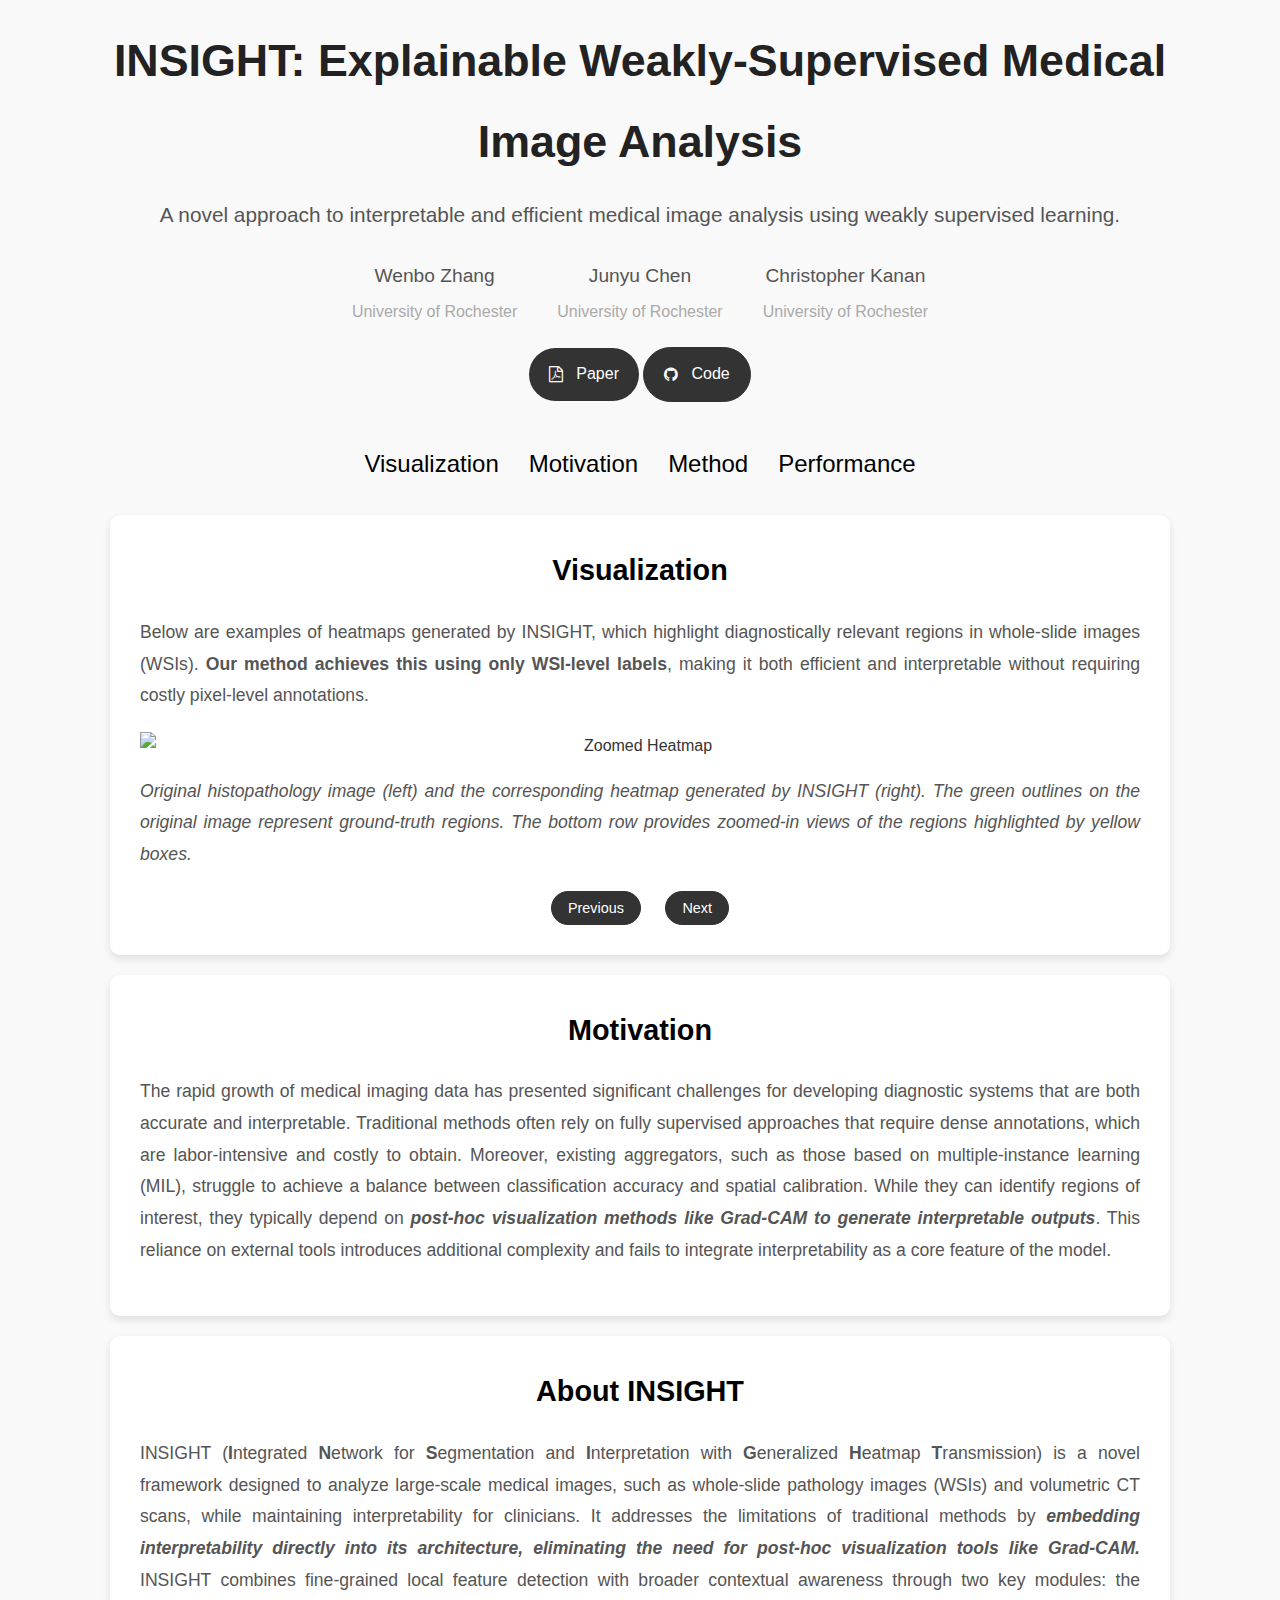
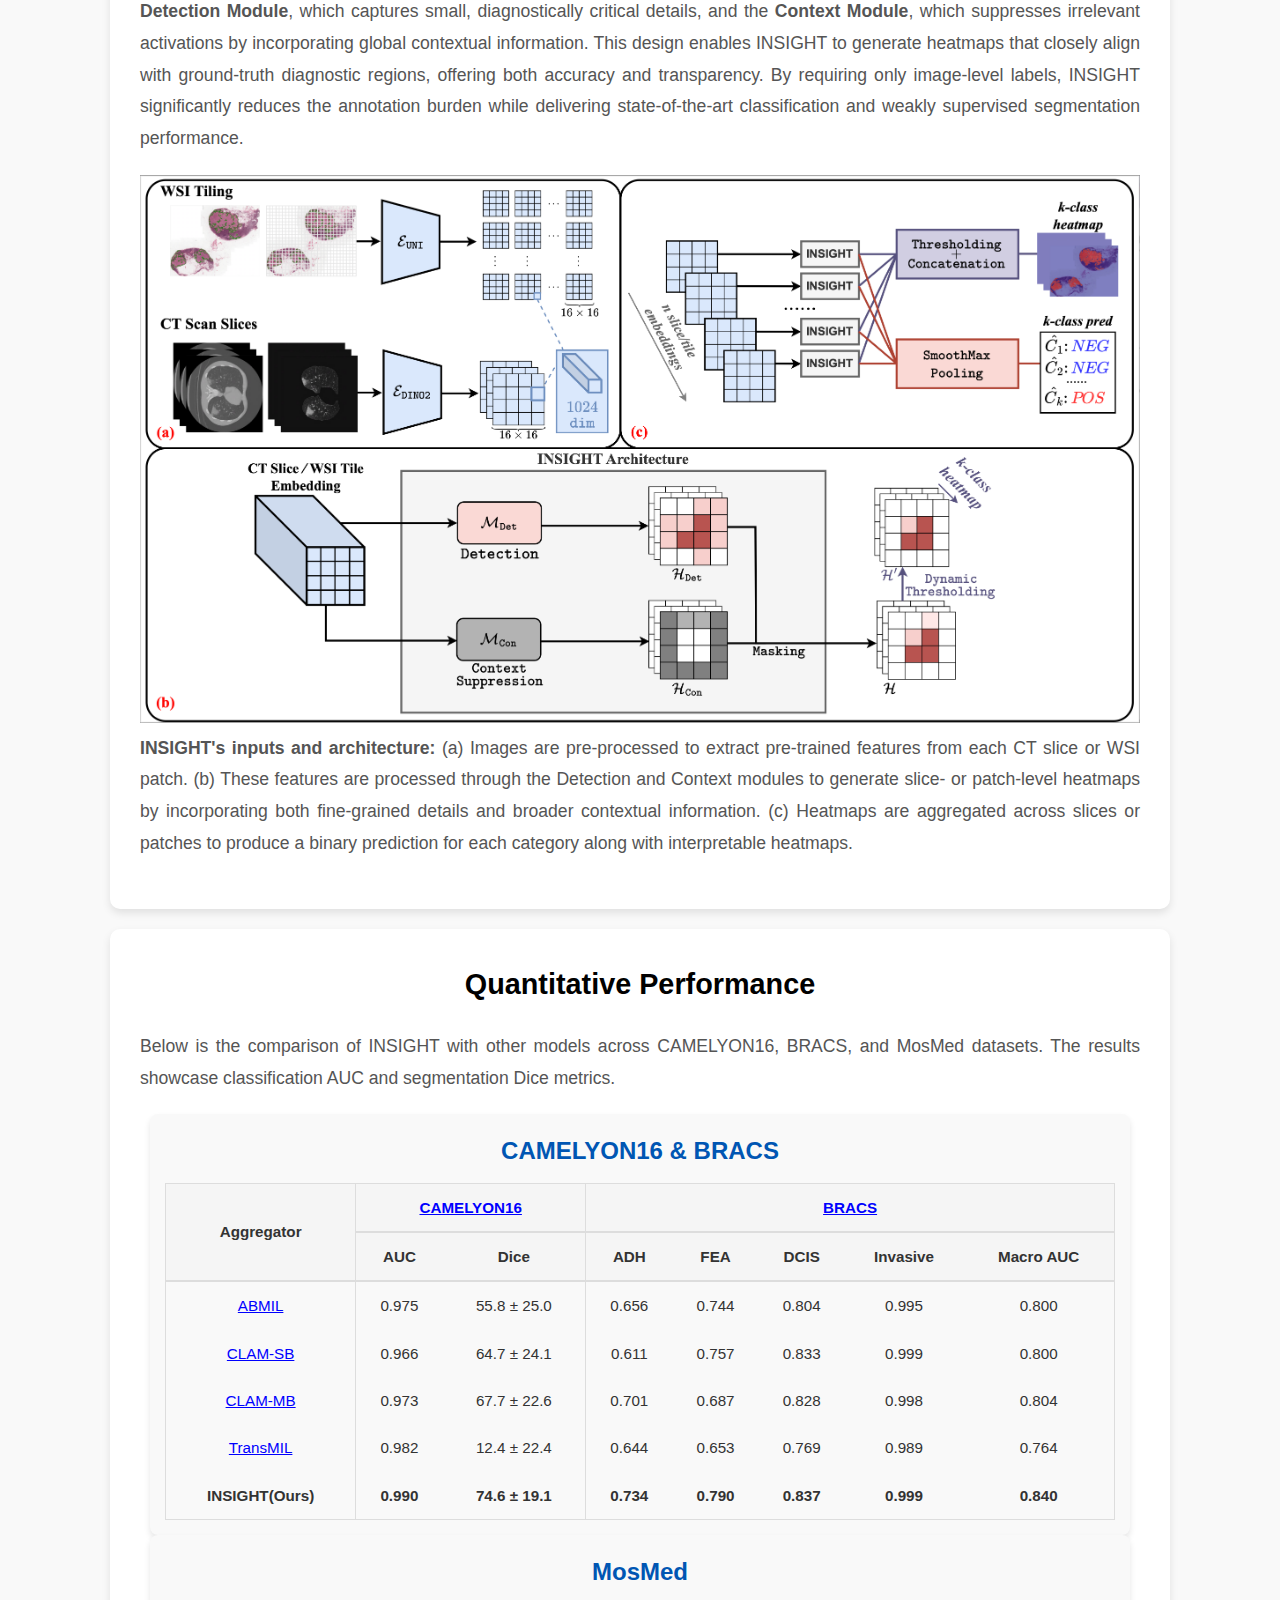
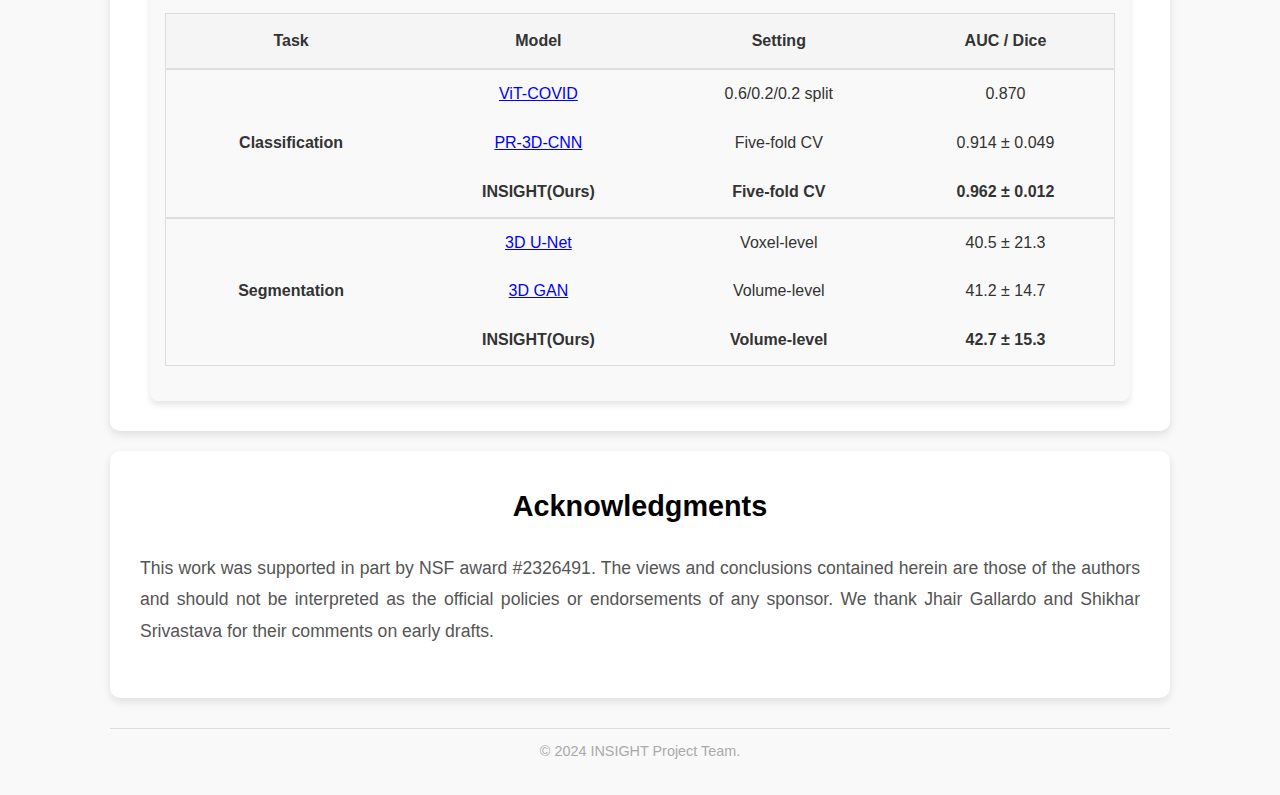
==== commit a538ba3d: "Update index.html" ====
--- a/index.html
+++ b/index.html
@@ -251,7 +251,7 @@
                             <td style="padding: 10px;">0.914 ± 0.049</td>
                         </tr>
                         <tr>
-                            <td style="padding: 10px; font-weight: bold;">INSIGHT</td>
+                            <td style="padding: 10px; font-weight: bold;">INSIGHT(Ours)</td>
                             <td style="padding: 10px; font-weight: bold;">Five-fold CV</td>
                             <td style="padding: 10px; font-weight: bold;">0.962 ± 0.012</td>
                         </tr>
@@ -278,7 +278,7 @@
                             <td style="padding: 10px;">41.2 ± 14.7</td>
                         </tr>
                         <tr style="background-color: #f9f9f9;">
-                            <td style="padding: 10px; font-weight: bold;">INSIGHT</td>
+                            <td style="padding: 10px; font-weight: bold;">INSIGHT(Ours)</td>
                             <td style="padding: 10px; font-weight: bold;">Volume-level</td>
                             <td style="padding: 10px; font-weight: bold;">42.7 ± 15.3</td>
                         </tr>
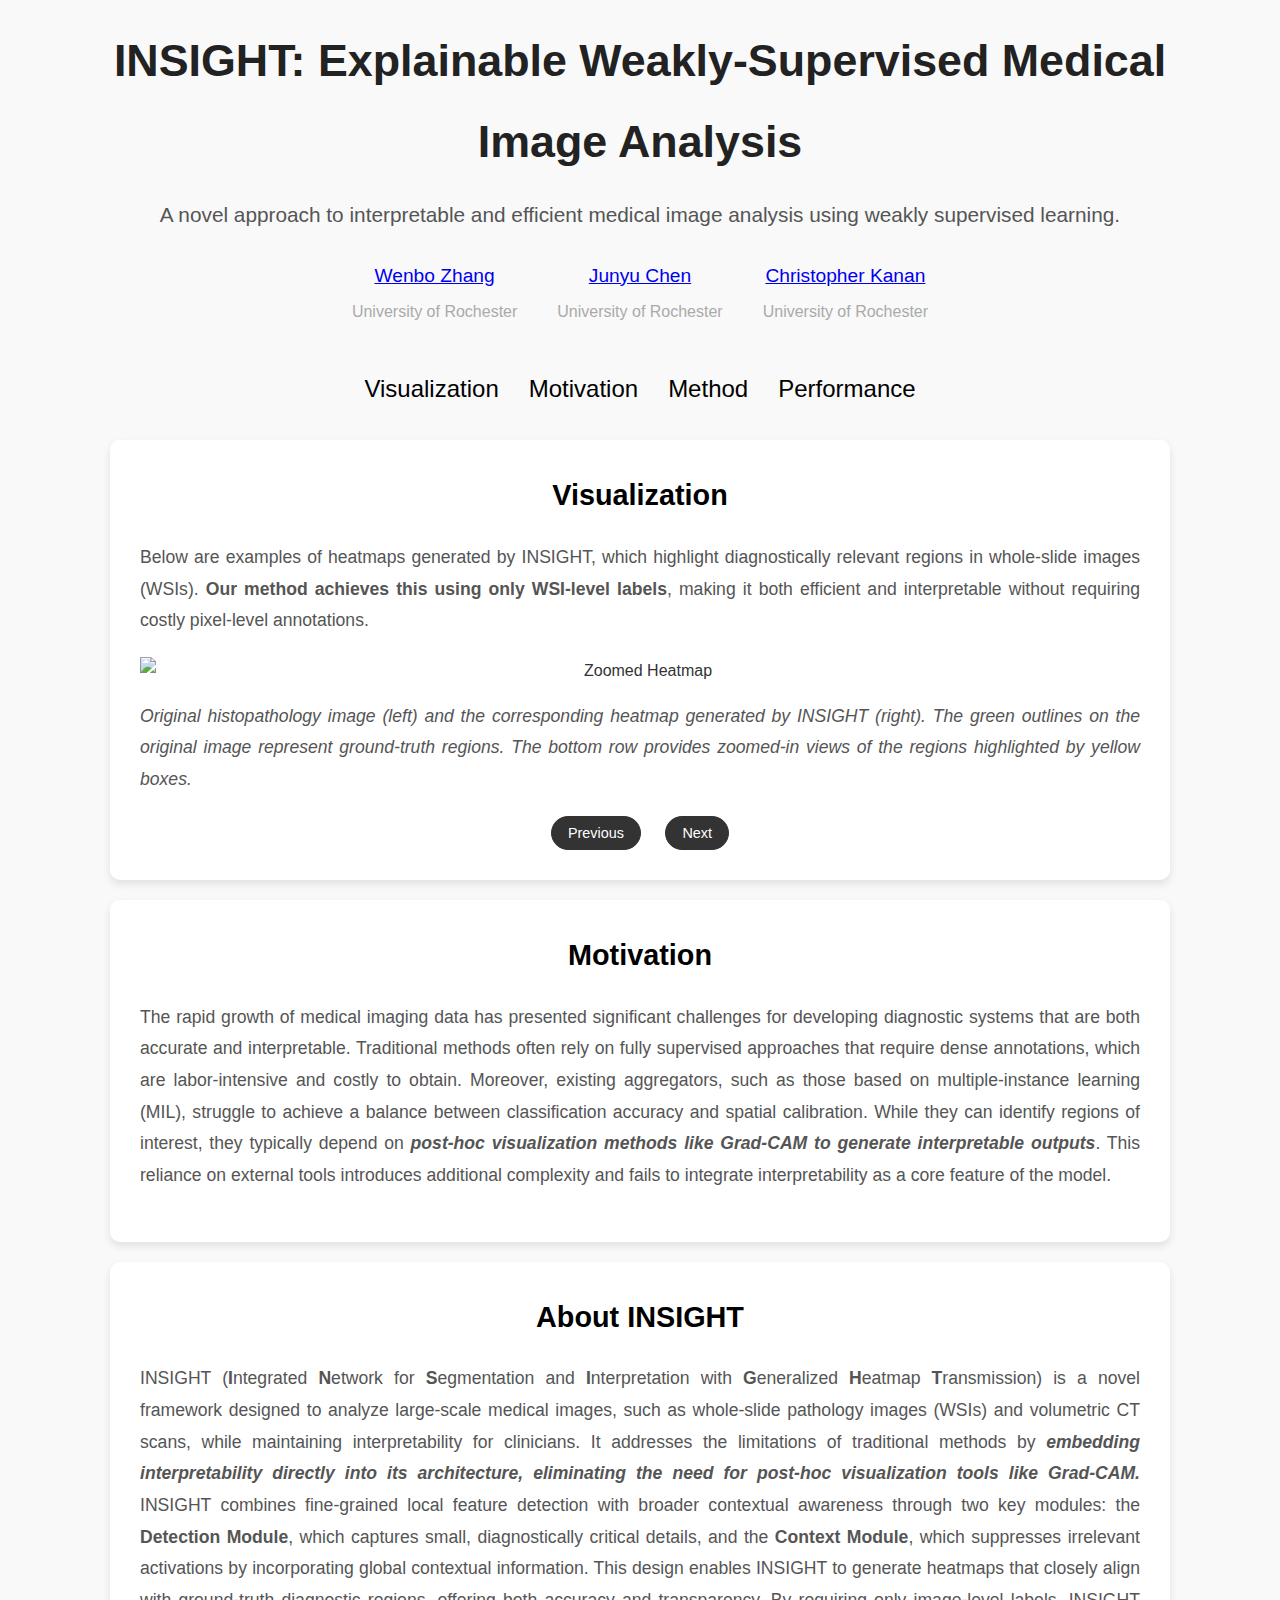
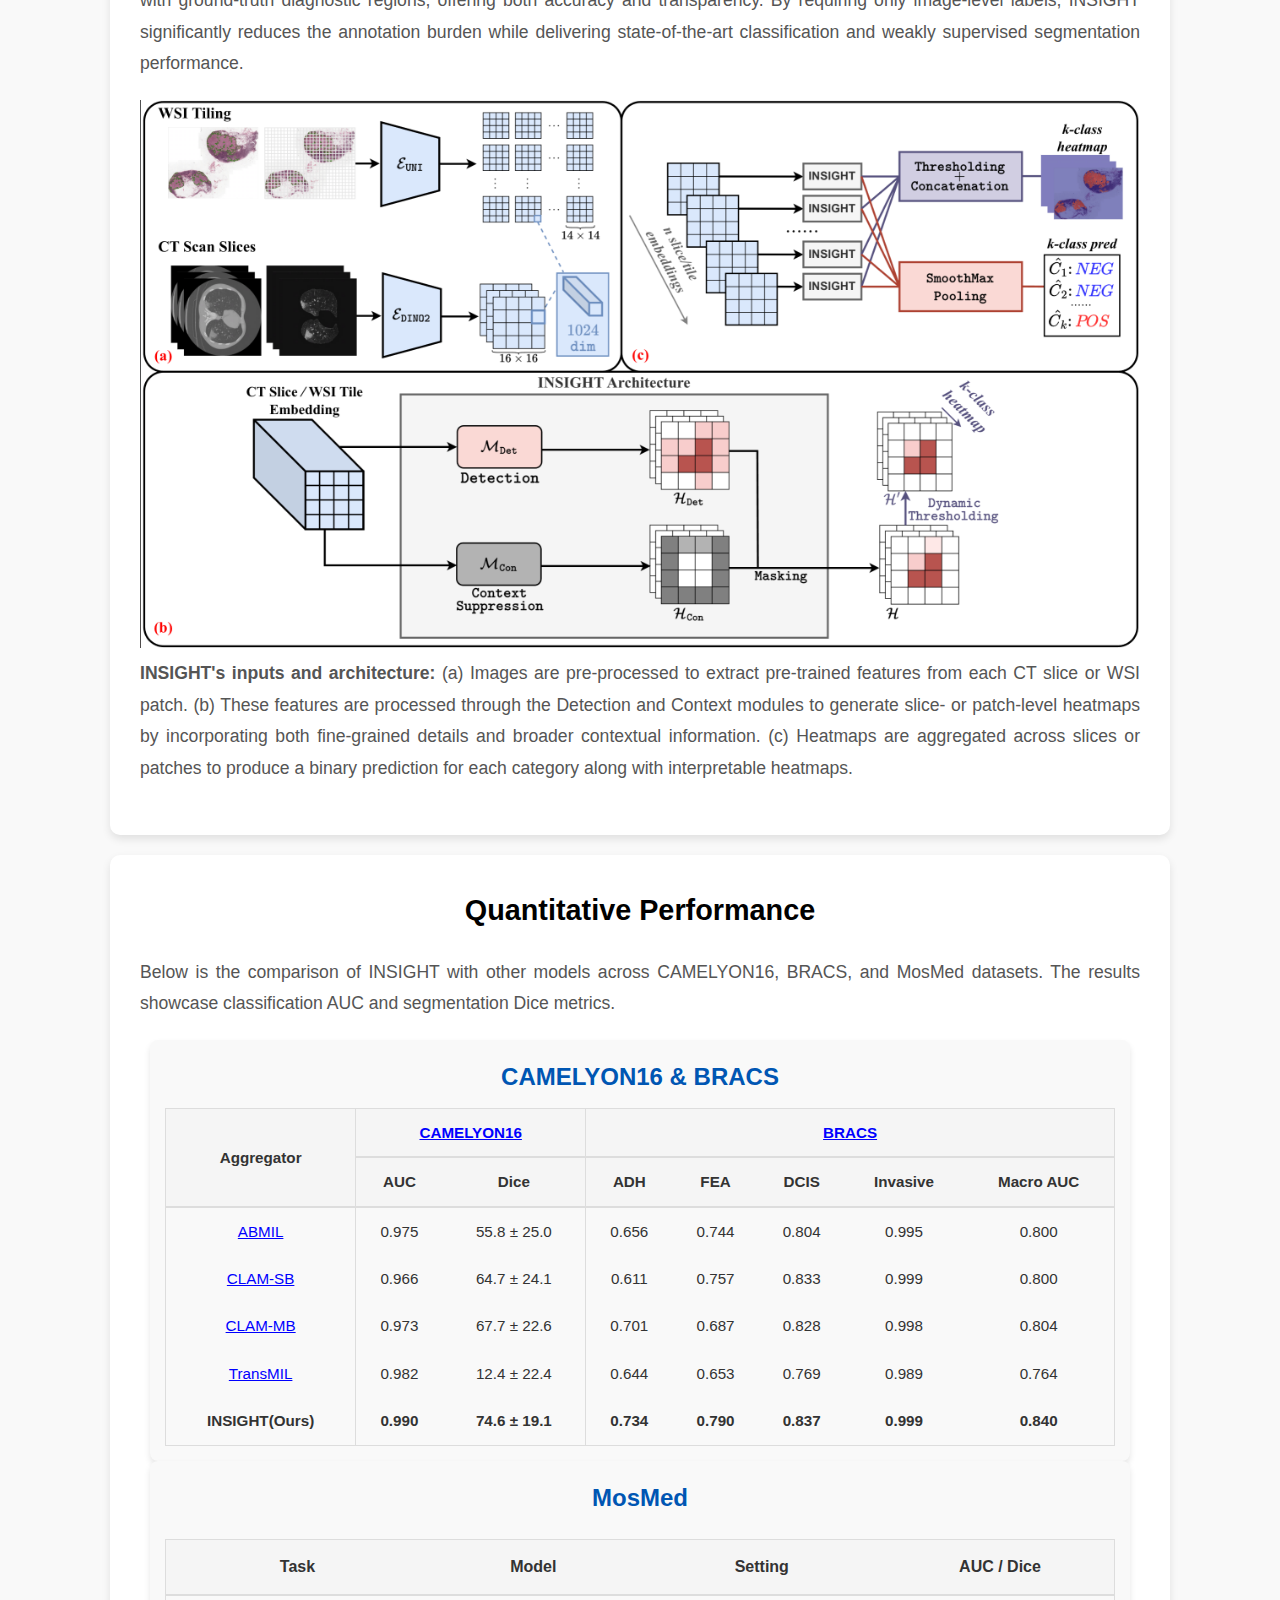
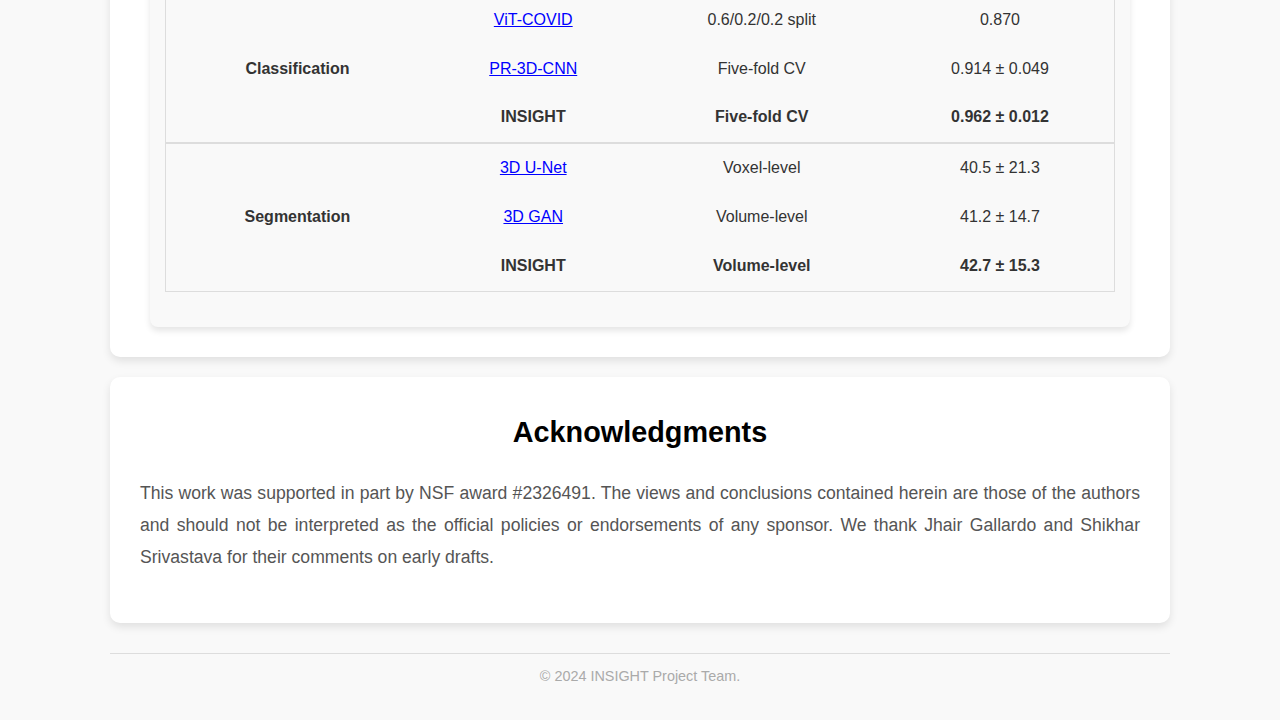
==== commit 369add80: "Update index.html" ====
--- a/index.html
+++ b/index.html
@@ -19,26 +19,24 @@
                 </p>
                 <div class="authors">
                     <div class="author">
-                        <p class="name">Wenbo Zhang</p>
+                        <p class="name" font-weight="bold">
+                            <a href="https://www.linkedin.com/in/wenbo-zhang-rochester/" target="_blank">Wenbo Zhang</a>
+                        </p>
                         <p class="institution">University of Rochester</p>
                     </div>
                     <div class="author">
-                        <p class="name">Junyu Chen</p>
+                        <p class="name">
+                            <a href="https://www.cs.rochester.edu/u/jchen175/" target="_blank">Junyu Chen</a>
+                        </p>
                         <p class="institution">University of Rochester</p>
                     </div>
                     <div class="author">
-                        <p class="name">Christopher Kanan</p>
+                        <p class="name">
+                            <a href="https://chriskanan.com" target="_blank">Christopher Kanan</a>
+                        </p>
                         <p class="institution">University of Rochester</p>
                     </div>
-                </div>
-                <div class="button-group">
-                    <a href="path/to/your/paper.pdf" class="btn primary-btn" target="_blank">
-                        <i class="fa fa-file-pdf-o"></i> Paper
-                    </a>
-                    <a href="https://github.com/Zhangdylan83/Insight" class="btn secondary-btn" target="_blank">
-                        <i class="fa fa-github"></i> Code
-                    </a>
-                </div>
+                </div>                
                 
             </div>
         </header>
@@ -251,7 +249,7 @@
                             <td style="padding: 10px;">0.914 ± 0.049</td>
                         </tr>
                         <tr>
-                            <td style="padding: 10px; font-weight: bold;">INSIGHT(Ours)</td>
+                            <td style="padding: 10px; font-weight: bold;">INSIGHT</td>
                             <td style="padding: 10px; font-weight: bold;">Five-fold CV</td>
                             <td style="padding: 10px; font-weight: bold;">0.962 ± 0.012</td>
                         </tr>
@@ -278,7 +276,7 @@
                             <td style="padding: 10px;">41.2 ± 14.7</td>
                         </tr>
                         <tr style="background-color: #f9f9f9;">
-                            <td style="padding: 10px; font-weight: bold;">INSIGHT(Ours)</td>
+                            <td style="padding: 10px; font-weight: bold;">INSIGHT</td>
                             <td style="padding: 10px; font-weight: bold;">Volume-level</td>
                             <td style="padding: 10px; font-weight: bold;">42.7 ± 15.3</td>
                         </tr>
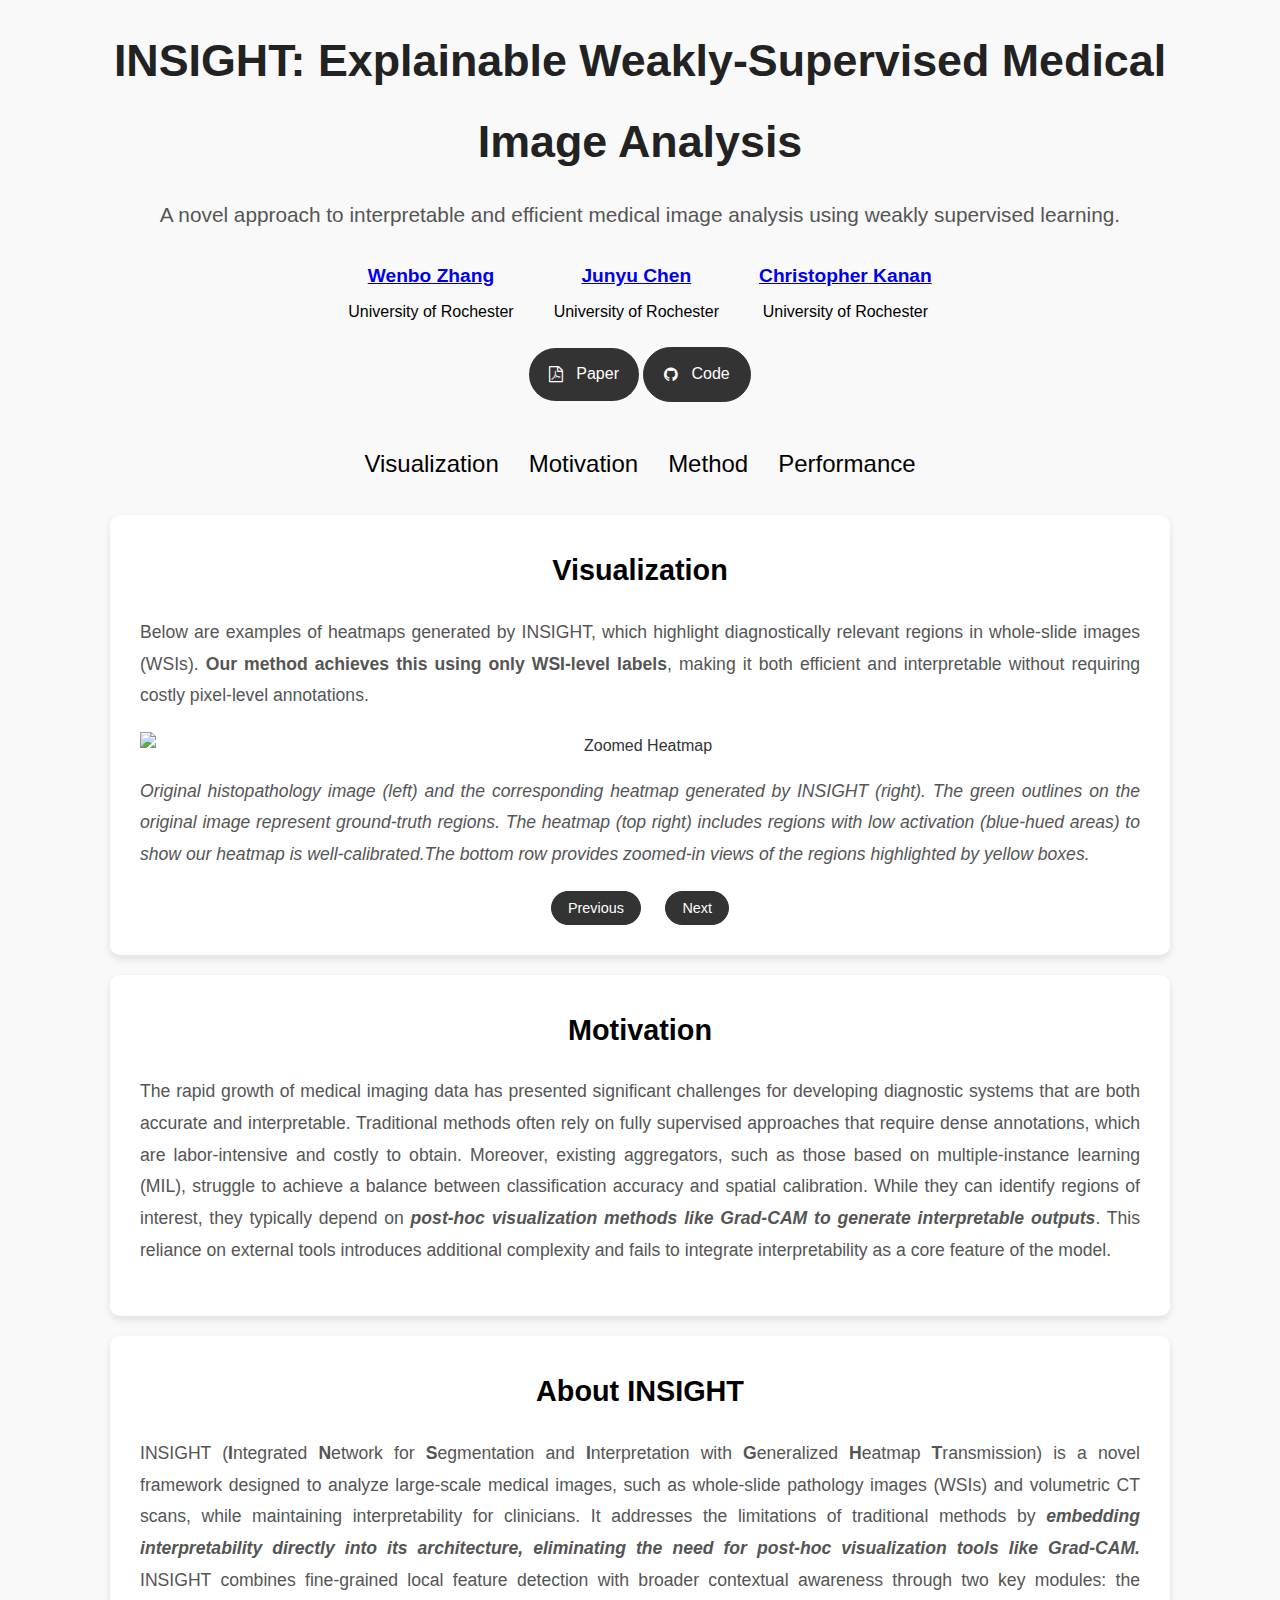
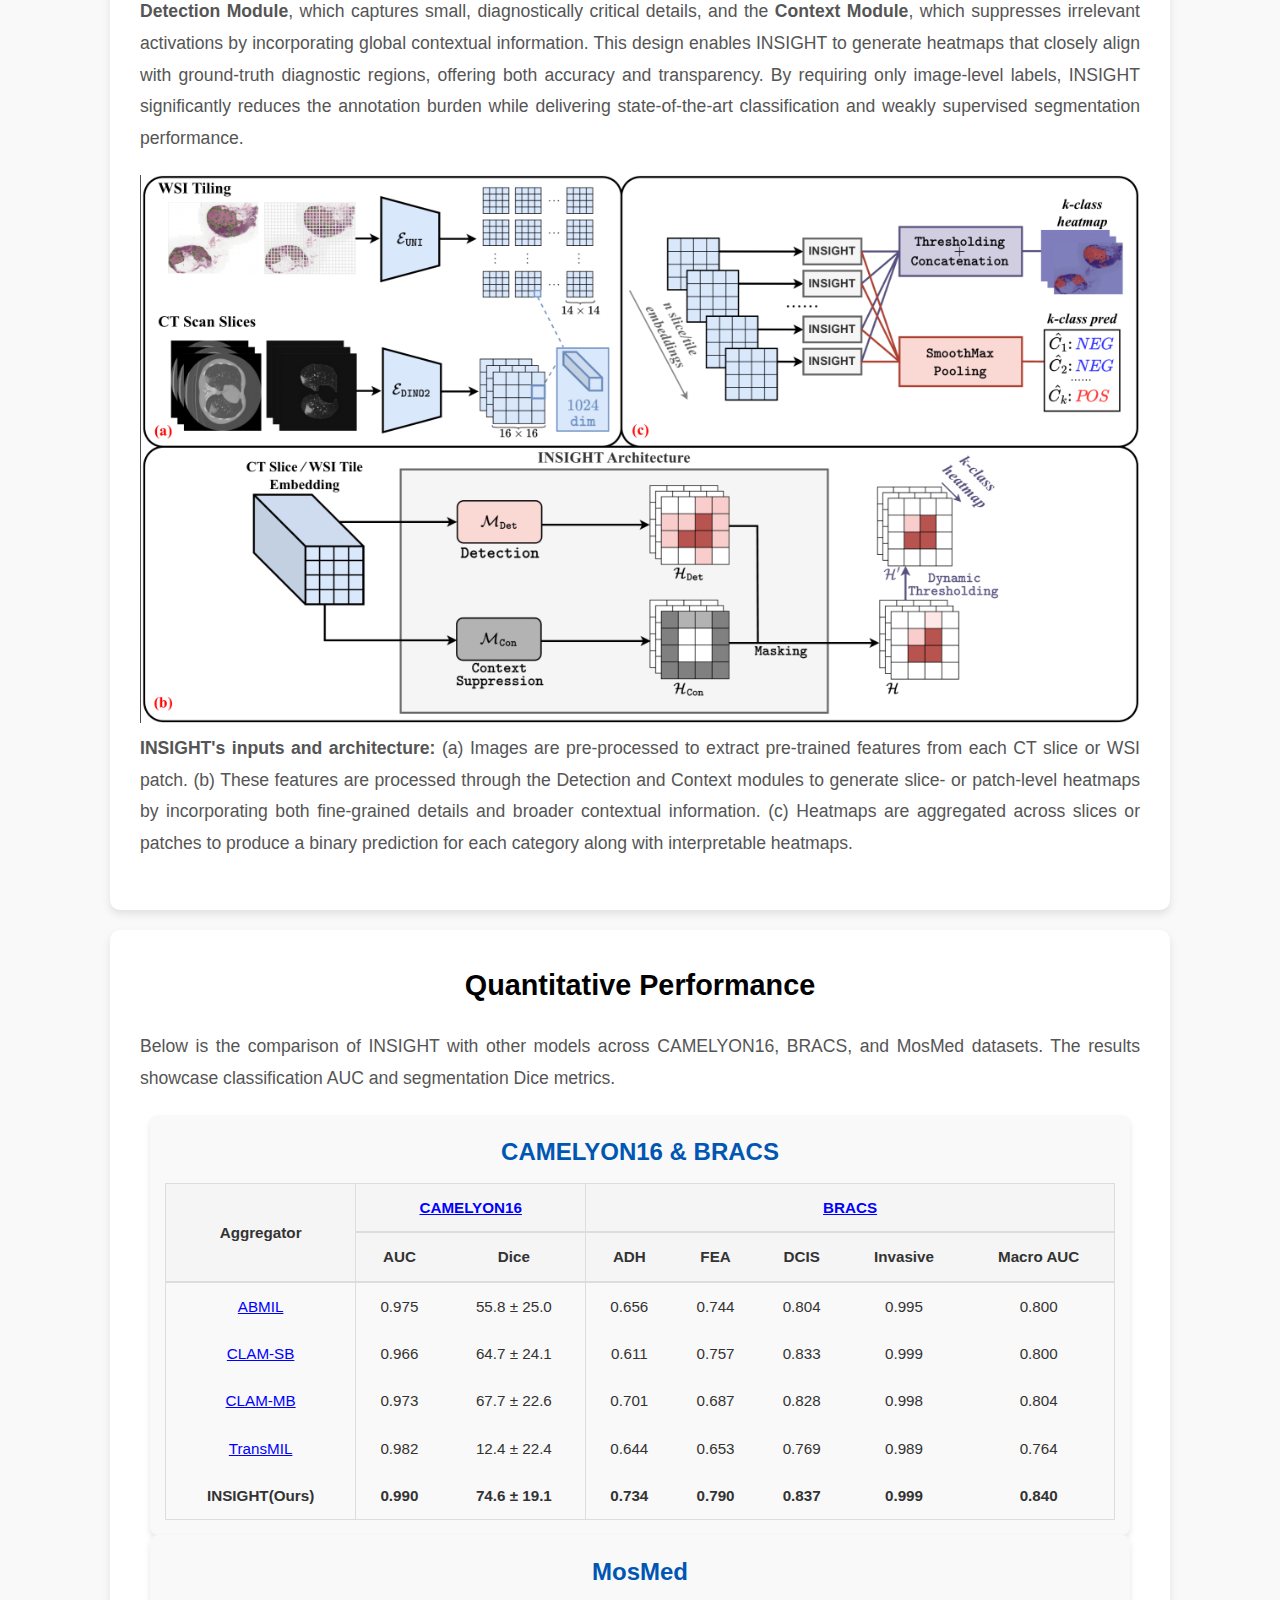
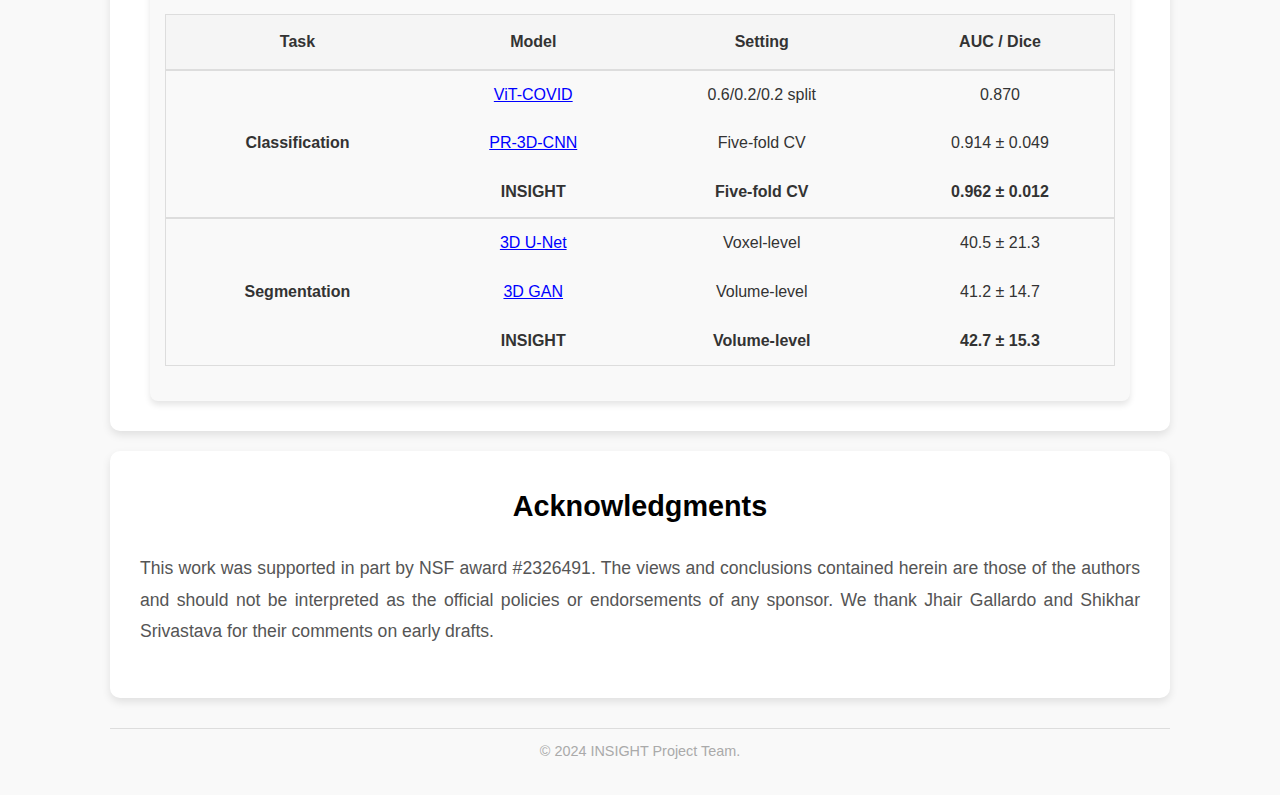
==== commit d10ff4f9: "Update index.html" ====
--- a/index.html
+++ b/index.html
@@ -36,7 +36,16 @@
                         </p>
                         <p class="institution">University of Rochester</p>
                     </div>
-                </div>                
+                </div>     
+                <div class="buttons">
+                    <a href="https://drive.google.com/file/d/1oHSA48GMkQ11PPRC8mQva07M_OW_7kTX/view?usp=sharing" target="_blank" class="btn primary-btn">
+                        <i class="fa fa-file-pdf-o" aria-hidden="true"></i> Paper
+                    </a>
+                    <a href="https://github.com/Zhangdylan83/Insight" target="_blank" class="btn secondary-btn">
+                        <i class="fa fa-github" aria-hidden="true"></i> Code
+                    </a>
+                </div>
+                           
                 
             </div>
         </header>
--- a/static/style.css
+++ b/static/style.css
@@ -44,14 +44,14 @@
 
 .name {
     font-size: 1.2em; 
-    font-weight: normal; 
+    font-weight: bold; 
     margin-bottom: 5px;
     color: #555;
 }
 
 .institution {
     font-size: 1em; 
-    color: #aaa; 
+    color: black; 
 }
 
 .header-content h1 {
